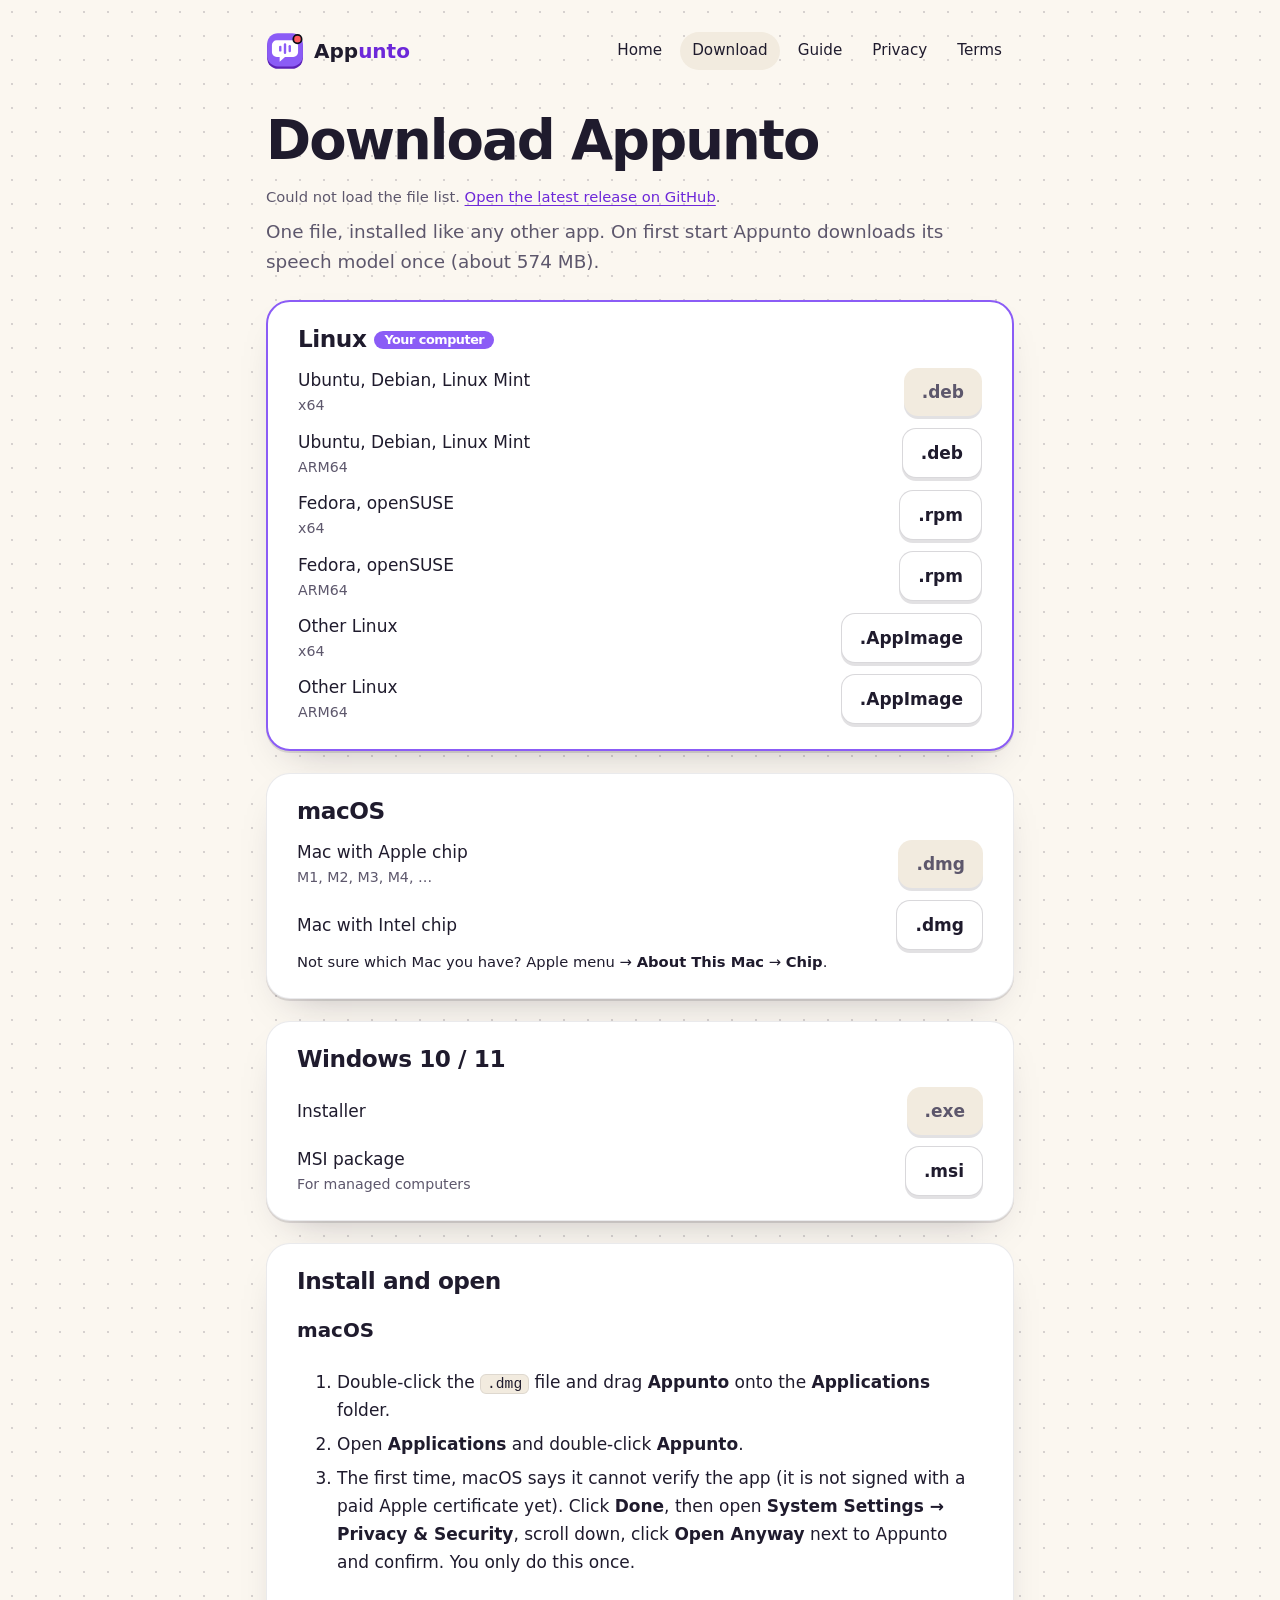
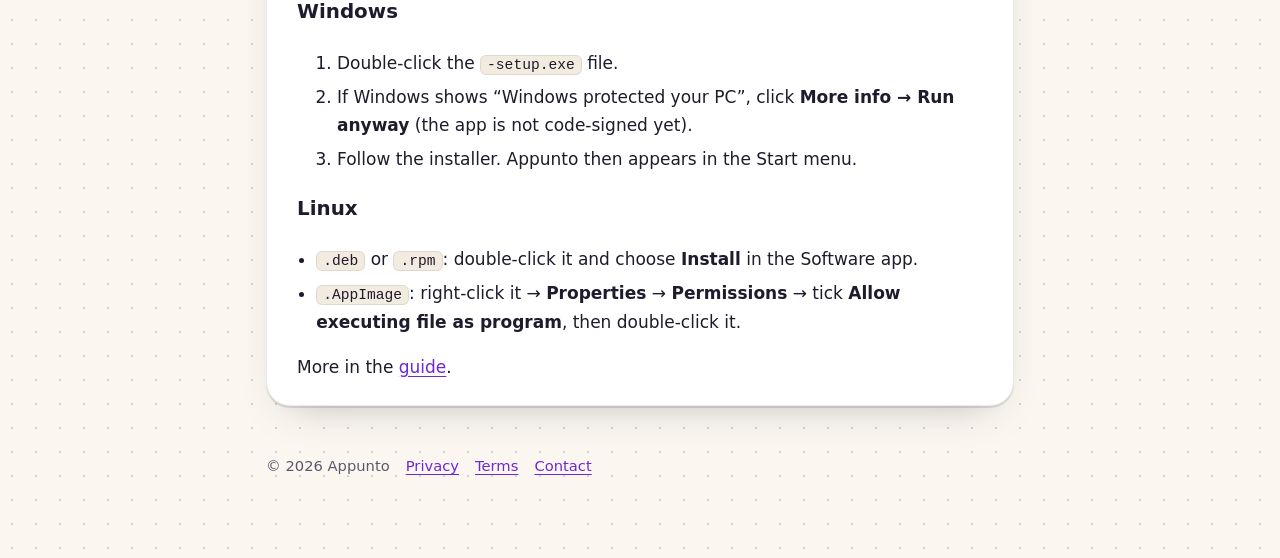
==== download.html @ 8c58326e "Add download page and guide" ====
<!doctype html>
<html lang="en">
  <head>
    <meta charset="utf-8" />
    <meta name="viewport" content="width=device-width, initial-scale=1" />
    <title>Download · Appunto</title>
    <meta name="description" content="Download Appunto for macOS, Windows and Linux." />
    <link rel="icon" href="logo.svg" type="image/svg+xml" />
    <link rel="stylesheet" href="style.css" />
  </head>
  <body>
    <div class="wrap">
      <header class="top">
        <a class="brand" href="./"><img class="mark" src="logo.svg" alt="" width="38" height="38" /><span>App<b>unto</b></span></a>
        <nav class="links" aria-label="Site">
          <a href="./">Home</a>
          <a href="download.html" aria-current="page">Download</a>
          <a href="guide.html">Guide</a>
          <a href="privacy.html">Privacy</a>
          <a href="terms.html">Terms</a>
        </nav>
      </header>

      <main>
        <h1>Download Appunto</h1>
        <p class="meta" id="release-status" role="status">Looking for the latest version…</p>
        <p class="lead">One file, installed like any other app. On first start Appunto downloads its speech model once (about 574 MB).</p>
        <noscript>
          <p class="lead">Open the <a href="https://github.com/bydamiano/appunto-site/releases/latest">latest release</a> and download the file for your computer under <strong>Assets</strong>.</p>
        </noscript>

        <section class="card" data-os="mac">
          <h2>macOS</h2>
          <ul class="dl-list">
            <li><span class="what">Mac with Apple chip<small>M1, M2, M3, M4, …</small></span><a class="btn" data-asset="mac-arm" aria-disabled="true">.dmg</a></li>
            <li><span class="what">Mac with Intel chip</span><a class="btn ghost" data-asset="mac-intel" aria-disabled="true">.dmg</a></li>
          </ul>
          <p class="meta">Not sure which Mac you have? Apple menu → <strong>About This Mac</strong> → <strong>Chip</strong>.</p>
        </section>

        <section class="card" data-os="windows">
          <h2>Windows 10 / 11</h2>
          <ul class="dl-list">
            <li><span class="what">Installer</span><a class="btn" data-asset="win-exe" aria-disabled="true">.exe</a></li>
            <li><span class="what">MSI package<small>For managed computers</small></span><a class="btn ghost" data-asset="win-msi" aria-disabled="true">.msi</a></li>
          </ul>
        </section>

        <section class="card" data-os="linux">
          <h2>Linux</h2>
          <ul class="dl-list">
            <li><span class="what">Ubuntu, Debian, Linux Mint<small>x64</small></span><a class="btn" data-asset="deb-x64" aria-disabled="true">.deb</a></li>
            <li><span class="what">Ubuntu, Debian, Linux Mint<small>ARM64</small></span><a class="btn ghost" data-asset="deb-arm" aria-disabled="true">.deb</a></li>
            <li><span class="what">Fedora, openSUSE<small>x64</small></span><a class="btn ghost" data-asset="rpm-x64" aria-disabled="true">.rpm</a></li>
            <li><span class="what">Fedora, openSUSE<small>ARM64</small></span><a class="btn ghost" data-asset="rpm-arm" aria-disabled="true">.rpm</a></li>
            <li><span class="what">Other Linux<small>x64</small></span><a class="btn ghost" data-asset="appimage-x64" aria-disabled="true">.AppImage</a></li>
            <li><span class="what">Other Linux<small>ARM64</small></span><a class="btn ghost" data-asset="appimage-arm" aria-disabled="true">.AppImage</a></li>
          </ul>
        </section>

        <section class="card">
          <h2>Install and open</h2>
          <h3>macOS</h3>
          <ol>
            <li>Double-click the <code>.dmg</code> file and drag <strong>Appunto</strong> onto the <strong>Applications</strong> folder.</li>
            <li>Open <strong>Applications</strong> and double-click <strong>Appunto</strong>.</li>
            <li>The first time, macOS says it cannot verify the app (it is not signed with a paid Apple certificate yet). Click <strong>Done</strong>, then open <strong>System Settings → Privacy &amp; Security</strong>, scroll down, click <strong>Open Anyway</strong> next to Appunto and confirm. You only do this once.</li>
          </ol>
          <h3>Windows</h3>
          <ol>
            <li>Double-click the <code>-setup.exe</code> file.</li>
            <li>If Windows shows “Windows protected your PC”, click <strong>More info → Run anyway</strong> (the app is not code-signed yet).</li>
            <li>Follow the installer. Appunto then appears in the Start menu.</li>
          </ol>
          <h3>Linux</h3>
          <ul>
            <li><code>.deb</code> or <code>.rpm</code>: double-click it and choose <strong>Install</strong> in the Software app.</li>
            <li><code>.AppImage</code>: right-click it → <strong>Properties</strong> → <strong>Permissions</strong> → tick <strong>Allow executing file as program</strong>, then double-click it.</li>
          </ul>
          <p>More in the <a href="guide.html#first-start">guide</a>.</p>
        </section>
      </main>

      <footer>
        <span>© 2026 Appunto</span>
        <a href="privacy.html">Privacy</a>
        <a href="terms.html">Terms</a>
        <a href="mailto:bydamiano07@gmail.com">Contact</a>
      </footer>
    </div>

    <script>
      (function () {
        const RELEASES = 'https://github.com/bydamiano/appunto-site/releases/latest';
        const API = 'https://api.github.com/repos/bydamiano/appunto-site/releases/latest';
        // Tauri bundle names, e.g. Appunto_0.2.0_aarch64.dmg, Appunto-0.2.0-1.x86_64.rpm.
        const MATCHERS = {
          'mac-arm': /_aarch64\.dmg$/,
          'mac-intel': /_x64\.dmg$/,
          'win-exe': /_x64-setup\.exe$/,
          'win-msi': /_x64_en-US\.msi$/,
          'deb-x64': /_amd64\.deb$/,
          'deb-arm': /_arm64\.deb$/,
          'rpm-x64': /\.x86_64\.rpm$/,
          'rpm-arm': /\.aarch64\.rpm$/,
          'appimage-x64': /_amd64\.AppImage$/,
          'appimage-arm': /_aarch64\.AppImage$/,
        };
        const status = document.getElementById('release-status');

        // Highlight the visitor's system.
        const ua = navigator.userAgent;
        const os = /Mac/i.test(ua) ? 'mac' : /Win/i.test(ua) ? 'windows' : /Linux|X11/i.test(ua) ? 'linux' : null;
        const mine = os && document.querySelector('[data-os="' + os + '"]');
        if (mine) {
          mine.classList.add('recommended');
          const tag = document.createElement('span');
          tag.className = 'tag';
          tag.textContent = 'Your computer';
          mine.querySelector('h2').append(tag);
          mine.parentNode.insertBefore(mine, document.querySelector('[data-os]'));
        }

        function fallback() {
          status.textContent = 'Could not load the file list. ';
          const a = document.createElement('a');
          a.href = RELEASES;
          a.textContent = 'Open the latest release on GitHub';
          status.append(a, '.');
        }

        fetch(API, { headers: { Accept: 'application/vnd.github+json' } })
          .then((r) => (r.ok ? r.json() : Promise.reject(new Error('HTTP ' + r.status))))
          .then((release) => {
            const assets = Array.isArray(release.assets) ? release.assets : [];
            let found = 0;
            for (const [key, re] of Object.entries(MATCHERS)) {
              const asset = assets.find((a) => typeof a.name === 'string' && re.test(a.name));
              const url = asset && String(asset.browser_download_url || '');
              if (!url.startsWith('https://github.com/')) continue;
              const link = document.querySelector('[data-asset="' + key + '"]');
              link.href = url;
              link.removeAttribute('aria-disabled');
              link.textContent = link.textContent + ' · ' + Math.round(asset.size / 1e6) + ' MB';
              found++;
            }
            if (!found) return fallback();
            const date = new Date(release.published_at).toLocaleDateString('en-GB', { day: 'numeric', month: 'long', year: 'numeric' });
            status.textContent = 'Version ' + String(release.tag_name || '').replace(/^v/, '') + ' · ' + date;
          })
          .catch(fallback);
      })();
    </script>
  </body>
</html>
---- style.css ----
/* Brand colors from the Appunto logo. */
:root {
  color-scheme: light dark;
  --bg: #fbf7f0; --elev: #ffffff; --sunk: #f2ebdf;
  --ink: #1f1b2d; --ink-2: #5d576c;
  --line: rgb(31 27 45 / 0.09); --line-strong: rgb(31 27 45 / 0.17); --edge: rgb(31 27 45 / 0.13);
  --accent: #8b5cf6; --accent-edge: #5b21b6; --accent-text: #6d28d9;
  --sun: #ffc23d; --mint: #22b893; --sky: #3b9eff; --grape: #8f6bff;
  --shadow: 0 2px 0 var(--edge), 0 18px 40px -24px rgb(31 27 45 / 0.35);
}
@media (prefers-color-scheme: dark) {
  :root {
    --bg: #16131c; --elev: #211c2a; --sunk: #0f0d14;
    --ink: #f6f2fc; --ink-2: #b9b1c9;
    --line: rgb(246 242 252 / 0.08); --line-strong: rgb(246 242 252 / 0.16); --edge: rgb(0 0 0 / 0.5);
    --accent: #9f7aea; --accent-edge: #5b21b6; --accent-text: #c4b5fd;
    --sun: #ffcf5c; --mint: #4fd6b0; --sky: #6bb6ff; --grape: #a98dff;
    --shadow: 0 2px 0 rgb(0 0 0 / 0.5), 0 18px 40px -20px rgb(0 0 0 / 0.7);
  }
}
* { box-sizing: border-box; }
body {
  margin: 0;
  font: 17px/1.65 'Geist', ui-sans-serif, system-ui, -apple-system, 'Segoe UI', sans-serif;
  color: var(--ink);
  background-color: var(--bg);
  background-image: radial-gradient(var(--line-strong) 1.2px, transparent 1.2px);
  background-size: 24px 24px;
}
.wrap { max-width: 780px; margin: 0 auto; padding: 32px 16px 80px; }
header.top { display: flex; align-items: center; justify-content: space-between; gap: 16px; flex-wrap: wrap; margin-bottom: 40px; }
.brand { display: flex; align-items: center; gap: 10px; text-decoration: none; color: var(--ink); font-family: 'Bricolage Grotesque', ui-sans-serif, system-ui, sans-serif; font-weight: 800; font-size: 1.25rem; }
.brand b { color: var(--accent-text); }
.mark { width: 38px; height: 38px; display: block; }
nav.links { display: flex; gap: 6px; flex-wrap: wrap; }
nav.links a { text-decoration: none; color: var(--ink); padding: 6px 12px; border-radius: 999px; font-size: 0.95rem; }
nav.links a:hover, nav.links a[aria-current="page"] { background: var(--sunk); }
h1, h2 { font-family: 'Bricolage Grotesque', ui-sans-serif, system-ui, sans-serif; letter-spacing: -0.02em; line-height: 1.15; text-wrap: balance; }
h1 { font-size: clamp(2.2rem, 7vw, 3.4rem); font-weight: 800; margin: 0 0 12px; letter-spacing: -0.035em; }
h2 { font-size: 1.45rem; font-weight: 800; margin: 0 0 10px; }
.lead { font-size: 1.15rem; color: var(--ink-2); margin: 0; max-width: 60ch; }
.meta { color: var(--ink-2); font-size: 0.92rem; margin: 0 0 8px; }
.card { background: var(--elev); border: 1px solid var(--line); border-radius: 24px; box-shadow: var(--shadow); padding: 24px clamp(18px, 4vw, 30px); margin-top: 22px; }
.card p, .card li { color: var(--ink); }
.card p:last-child, .card ul:last-child { margin-bottom: 0; }
ul { padding-left: 1.2rem; }
li { margin-bottom: 6px; }
a { color: var(--accent-text); text-underline-offset: 3px; }
a:focus-visible { outline: 2px solid var(--accent); outline-offset: 2px; border-radius: 4px; }
code { font-family: ui-monospace, SFMono-Regular, Menlo, monospace; font-size: 0.86em; background: var(--sunk); border: 1px solid var(--line); border-radius: 6px; padding: 1px 6px; overflow-wrap: anywhere; }
.grid { display: grid; grid-template-columns: repeat(auto-fit, minmax(210px, 1fr)); gap: 14px; margin-top: 22px; }
.feature { background: var(--elev); border: 1px solid var(--line); border-radius: 20px; box-shadow: var(--shadow); padding: 18px; }
.feature h2 { font-size: 1.1rem; margin-top: 10px; }
.feature p { margin: 0; color: var(--ink-2); font-size: 0.97rem; }
.tile { width: 38px; height: 38px; border-radius: 12px; display: inline-grid; place-items: center; font-size: 1.1rem; box-shadow: 0 2px 0 var(--edge); }
.t-sun { background: var(--sun); } .t-sky { background: var(--sky); } .t-mint { background: var(--mint); } .t-grape { background: var(--grape); }
footer { margin-top: 48px; color: var(--ink-2); font-size: 0.92rem; display: flex; gap: 16px; flex-wrap: wrap; }
/* Download and guide pages. */
.btn { display: inline-flex; align-items: center; gap: 8px; padding: 10px 18px; border-radius: 14px; background: var(--accent); color: #fff; font-weight: 700; text-decoration: none; box-shadow: 0 3px 0 var(--accent-edge); }
.btn:hover { filter: brightness(1.06); }
.btn[aria-disabled="true"] { background: var(--sunk); color: var(--ink-2); box-shadow: 0 3px 0 var(--edge); pointer-events: none; }
.btn.ghost { background: var(--elev); color: var(--ink); border: 1px solid var(--line-strong); box-shadow: 0 3px 0 var(--edge); }
.cta { display: flex; gap: 12px; flex-wrap: wrap; margin-top: 24px; }
.dl-list { list-style: none; padding: 0; margin: 14px 0 0; display: grid; gap: 10px; }
.dl-list li { display: flex; align-items: center; justify-content: space-between; gap: 12px; flex-wrap: wrap; margin: 0; }
.dl-list .what { color: var(--ink); }
.dl-list .what small { display: block; color: var(--ink-2); }
.card.recommended { border: 2px solid var(--accent); }
.card .tag { display: inline-block; margin-left: 8px; padding: 2px 10px; border-radius: 999px; background: var(--accent); color: #fff; font-size: 0.8rem; font-weight: 700; vertical-align: middle; }
.guide h2 { margin-top: 0; }
.guide h3 { font-size: 1.1rem; margin: 18px 0 6px; }
table { width: 100%; border-collapse: collapse; font-size: 0.95rem; display: block; overflow-x: auto; }
th, td { text-align: left; padding: 8px 10px; border-bottom: 1px solid var(--line); vertical-align: top; }
th { color: var(--ink-2); font-weight: 700; }
pre { background: var(--sunk); border: 1px solid var(--line); border-radius: 12px; padding: 12px 14px; overflow-x: auto; font-size: 0.86rem; line-height: 1.5; }
pre code { background: none; border: 0; padding: 0; }
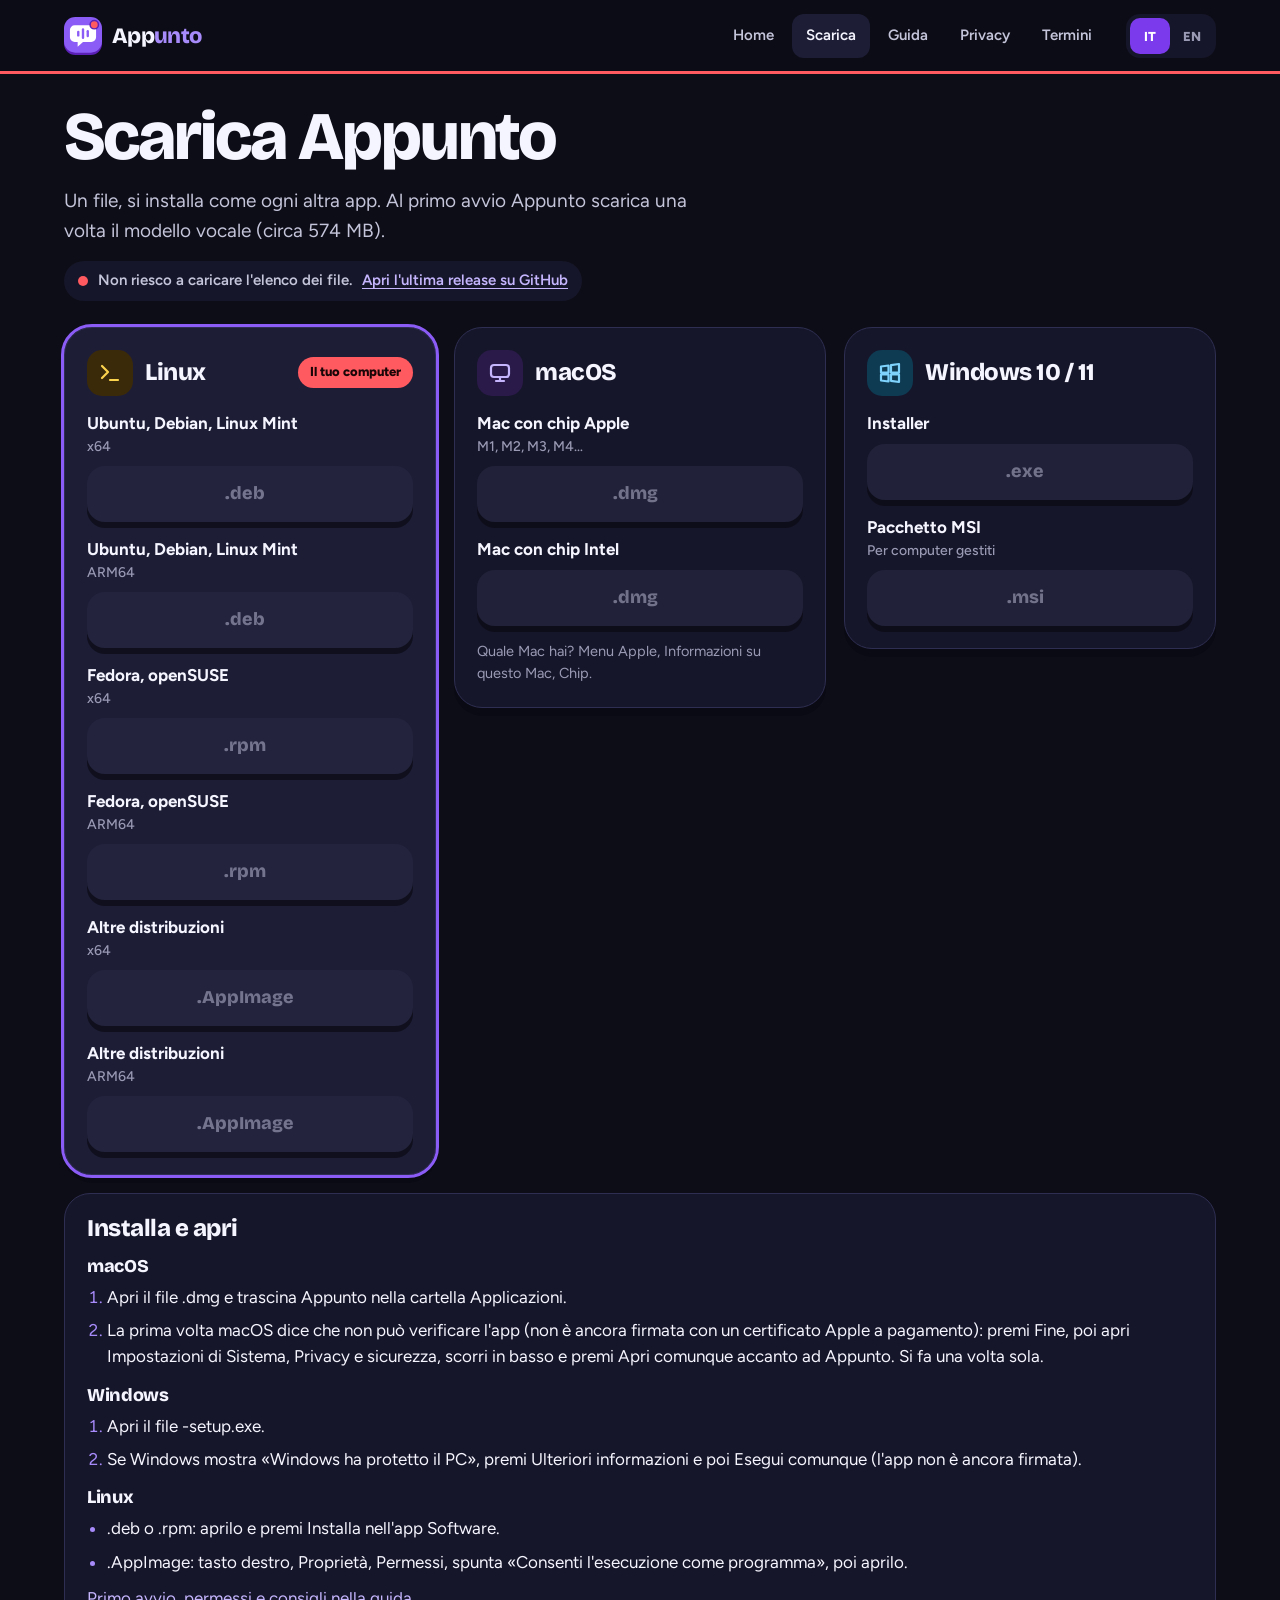
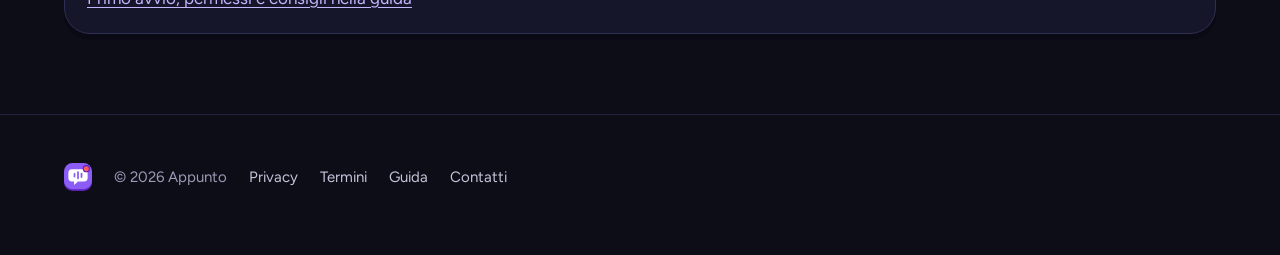
==== commit e147f675: "Redesign the site with a playful, game-style look New home page with scroll animations, a clickable " ====
--- a/download.html
+++ b/download.html
@@ -1,155 +1,138 @@
 <!doctype html>
-<html lang="en">
+<html lang="it" data-i18n-page="dl">
   <head>
     <meta charset="utf-8" />
-    <meta name="viewport" content="width=device-width, initial-scale=1" />
-    <title>Download · Appunto</title>
-    <meta name="description" content="Download Appunto for macOS, Windows and Linux." />
-    <link rel="icon" href="logo.svg" type="image/svg+xml" />
+    <meta name="viewport" content="width=device-width, initial-scale=1, viewport-fit=cover" />
+    <title>Scarica Appunto per Mac, Windows e Linux</title>
+    <meta name="description" content="Scarica Appunto per macOS (Apple e Intel), Windows 10/11 e Linux: un file, si installa come ogni altra app." />
+    <link rel="canonical" href="https://bydamiano.github.io/appunto-site/download.html" />
+    <meta name="robots" content="index, follow" />
+    <meta name="theme-color" content="#0d0d17" />
+    <link rel="icon" href="favicon.ico" sizes="any" />
+    <link rel="icon" href="icon.svg" type="image/svg+xml" />
+    <link rel="apple-touch-icon" href="apple-touch-icon.png" />
+    <link rel="manifest" href="site.webmanifest" />
+    <meta property="og:type" content="website" />
+    <meta property="og:site_name" content="Appunto" />
+    <meta property="og:title" content="Scarica Appunto per Mac, Windows e Linux" />
+    <meta property="og:description" content="Un file, si installa come ogni altra app. Registra le call e le trascrive sul tuo computer." />
+    <meta property="og:url" content="https://bydamiano.github.io/appunto-site/download.html" />
+    <meta property="og:image" content="https://bydamiano.github.io/appunto-site/og.png" />
+    <meta property="og:image:width" content="1200" />
+    <meta property="og:image:height" content="630" />
+    <meta property="og:image:alt" content="L'app Appunto mentre registra una riunione e crea le cose da fare" />
+    <meta property="og:locale" content="it_IT" />
+    <meta property="og:locale:alternate" content="en_US" />
+    <meta name="twitter:card" content="summary_large_image" />
+    <meta name="twitter:title" content="Scarica Appunto per Mac, Windows e Linux" />
+    <meta name="twitter:description" content="Un file, si installa come ogni altra app. Registra le call e le trascrive sul tuo computer." />
+    <meta name="twitter:image" content="https://bydamiano.github.io/appunto-site/og.png" />
+    <link rel="preconnect" href="https://fonts.googleapis.com" />
+    <link rel="preconnect" href="https://fonts.gstatic.com" crossorigin />
+    <link rel="stylesheet" href="https://fonts.googleapis.com/css2?family=Bricolage+Grotesque:opsz,wght@12..96,500..800&family=Figtree:wght@400;500;600;700;800&family=JetBrains+Mono:wght@500;700&display=swap" />
     <link rel="stylesheet" href="style.css" />
+    <script src="site.js" defer></script>
   </head>
   <body>
-    <div class="wrap">
-      <header class="top">
-        <a class="brand" href="./"><img class="mark" src="logo.svg" alt="" width="38" height="38" /><span>App<b>unto</b></span></a>
-        <nav class="links" aria-label="Site">
-          <a href="./">Home</a>
-          <a href="download.html" aria-current="page">Download</a>
-          <a href="guide.html">Guide</a>
-          <a href="privacy.html">Privacy</a>
-          <a href="terms.html">Terms</a>
+    <header class="top">
+      <div class="wrap top-in">
+        <a class="brand" href="./"><img src="logo.svg" alt="" width="38" height="38" /><span>App<span class="unto">unto</span></span></a>
+        <nav class="links" aria-label="Sito">
+          <a href="./" data-i18n="nav.home">Home</a>
+          <a href="download.html" aria-current="page" data-i18n="nav.download">Scarica</a>
+          <a href="guide.html" data-i18n="nav.guide">Guida</a>
+          <a href="privacy.html" data-i18n="nav.privacy">Privacy</a>
+          <a href="terms.html" data-i18n="nav.terms">Termini</a>
         </nav>
-      </header>
+        <div class="top-actions">
+          <div class="lang" role="group" aria-label="Lingua" data-i18n-label="lang.label">
+            <button type="button" data-lang="it" aria-pressed="true">IT</button>
+            <button type="button" data-lang="en" aria-pressed="false">EN</button>
+          </div>
+        </div>
+      </div>
+      <div class="progress" aria-hidden="true"></div>
+    </header>
 
-      <main>
-        <h1>Download Appunto</h1>
-        <p class="meta" id="release-status" role="status">Looking for the latest version…</p>
-        <p class="lead">One file, installed like any other app. On first start Appunto downloads its speech model once (about 574 MB).</p>
-        <noscript>
-          <p class="lead">Open the <a href="https://github.com/bydamiano/appunto-site/releases/latest">latest release</a> and download the file for your computer under <strong>Assets</strong>.</p>
-        </noscript>
+    <main class="wrap page">
+      <h1 data-i18n="dl.h">Scarica Appunto</h1>
+      <p class="lead" data-i18n="dl.lead">Un file, si installa come ogni altra app. Al primo avvio Appunto scarica una volta il modello vocale (circa 574 MB).</p>
+      <p class="status" role="status" data-release-status>Cerco l'ultima versione…</p>
+      <noscript><p class="lead"><a href="https://github.com/bydamiano/appunto-site/releases/latest">GitHub releases</a></p></noscript>
 
-        <section class="card" data-os="mac">
-          <h2>macOS</h2>
+      <div class="os-grid">
+        <section class="os" data-os="mac" aria-labelledby="os-mac">
+          <div class="os-head">
+            <span class="tile grape"><svg viewBox="0 0 24 24" fill="none" stroke="currentColor" stroke-width="2.2" stroke-linecap="round" stroke-linejoin="round" aria-hidden="true"><rect x="3" y="4" width="18" height="12" rx="3" /><path d="M8 20h8M12 16v4" /></svg></span>
+            <h2 id="os-mac">macOS</h2>
+            <span class="you" hidden data-i18n="dl.you">Il tuo computer</span>
+          </div>
           <ul class="dl-list">
-            <li><span class="what">Mac with Apple chip<small>M1, M2, M3, M4, …</small></span><a class="btn" data-asset="mac-arm" aria-disabled="true">.dmg</a></li>
-            <li><span class="what">Mac with Intel chip</span><a class="btn ghost" data-asset="mac-intel" aria-disabled="true">.dmg</a></li>
+            <li><span class="what"><span data-i18n="dl.mac.arm">Mac con chip Apple</span><small data-i18n="dl.mac.arm.s">M1, M2, M3, M4…</small></span><a class="btn btn-primary" data-asset="mac-arm" aria-disabled="true">.dmg <span class="size"></span></a></li>
+            <li><span class="what" data-i18n="dl.mac.intel">Mac con chip Intel</span><a class="btn" data-asset="mac-intel" aria-disabled="true">.dmg <span class="size"></span></a></li>
           </ul>
-          <p class="meta">Not sure which Mac you have? Apple menu → <strong>About This Mac</strong> → <strong>Chip</strong>.</p>
+          <p class="hint" data-i18n="dl.mac.hint">Quale Mac hai? Menu Apple, Informazioni su questo Mac, Chip.</p>
         </section>
 
-        <section class="card" data-os="windows">
-          <h2>Windows 10 / 11</h2>
+        <section class="os" data-os="windows" aria-labelledby="os-win">
+          <div class="os-head">
+            <span class="tile sky"><svg viewBox="0 0 24 24" fill="none" stroke="currentColor" stroke-width="2.2" stroke-linejoin="round" aria-hidden="true"><path d="M3 5.5l7.5-1v7H3zM13 4.2L21 3v8.5h-8zM3 13.5h7.5v7L3 19.5zM13 13.5h8V21l-8-1.2z" /></svg></span>
+            <h2 id="os-win">Windows 10 / 11</h2>
+            <span class="you" hidden data-i18n="dl.you">Il tuo computer</span>
+          </div>
           <ul class="dl-list">
-            <li><span class="what">Installer</span><a class="btn" data-asset="win-exe" aria-disabled="true">.exe</a></li>
-            <li><span class="what">MSI package<small>For managed computers</small></span><a class="btn ghost" data-asset="win-msi" aria-disabled="true">.msi</a></li>
+            <li><span class="what" data-i18n="dl.win.exe">Installer</span><a class="btn btn-primary" data-asset="win-exe" aria-disabled="true">.exe <span class="size"></span></a></li>
+            <li><span class="what"><span data-i18n="dl.win.msi">Pacchetto MSI</span><small data-i18n="dl.win.msi.s">Per computer gestiti</small></span><a class="btn" data-asset="win-msi" aria-disabled="true">.msi <span class="size"></span></a></li>
           </ul>
         </section>
 
-        <section class="card" data-os="linux">
-          <h2>Linux</h2>
+        <section class="os" data-os="linux" aria-labelledby="os-linux">
+          <div class="os-head">
+            <span class="tile amber"><svg viewBox="0 0 24 24" fill="none" stroke="currentColor" stroke-width="2.2" stroke-linecap="round" stroke-linejoin="round" aria-hidden="true"><path d="M4 17l6-6-6-6M12 19h8" /></svg></span>
+            <h2 id="os-linux">Linux</h2>
+            <span class="you" hidden data-i18n="dl.you">Il tuo computer</span>
+          </div>
           <ul class="dl-list">
-            <li><span class="what">Ubuntu, Debian, Linux Mint<small>x64</small></span><a class="btn" data-asset="deb-x64" aria-disabled="true">.deb</a></li>
-            <li><span class="what">Ubuntu, Debian, Linux Mint<small>ARM64</small></span><a class="btn ghost" data-asset="deb-arm" aria-disabled="true">.deb</a></li>
-            <li><span class="what">Fedora, openSUSE<small>x64</small></span><a class="btn ghost" data-asset="rpm-x64" aria-disabled="true">.rpm</a></li>
-            <li><span class="what">Fedora, openSUSE<small>ARM64</small></span><a class="btn ghost" data-asset="rpm-arm" aria-disabled="true">.rpm</a></li>
-            <li><span class="what">Other Linux<small>x64</small></span><a class="btn ghost" data-asset="appimage-x64" aria-disabled="true">.AppImage</a></li>
-            <li><span class="what">Other Linux<small>ARM64</small></span><a class="btn ghost" data-asset="appimage-arm" aria-disabled="true">.AppImage</a></li>
+            <li><span class="what"><span data-i18n="dl.deb">Ubuntu, Debian, Linux Mint</span><small>x64</small></span><a class="btn btn-primary" data-asset="deb-x64" aria-disabled="true">.deb <span class="size"></span></a></li>
+            <li><span class="what"><span data-i18n="dl.deb">Ubuntu, Debian, Linux Mint</span><small>ARM64</small></span><a class="btn" data-asset="deb-arm" aria-disabled="true">.deb <span class="size"></span></a></li>
+            <li><span class="what"><span data-i18n="dl.rpm">Fedora, openSUSE</span><small>x64</small></span><a class="btn" data-asset="rpm-x64" aria-disabled="true">.rpm <span class="size"></span></a></li>
+            <li><span class="what"><span data-i18n="dl.rpm">Fedora, openSUSE</span><small>ARM64</small></span><a class="btn" data-asset="rpm-arm" aria-disabled="true">.rpm <span class="size"></span></a></li>
+            <li><span class="what"><span data-i18n="dl.appimage">Altre distribuzioni</span><small>x64</small></span><a class="btn" data-asset="appimage-x64" aria-disabled="true">.AppImage <span class="size"></span></a></li>
+            <li><span class="what"><span data-i18n="dl.appimage">Altre distribuzioni</span><small>ARM64</small></span><a class="btn" data-asset="appimage-arm" aria-disabled="true">.AppImage <span class="size"></span></a></li>
           </ul>
         </section>
+      </div>
 
-        <section class="card">
-          <h2>Install and open</h2>
-          <h3>macOS</h3>
-          <ol>
-            <li>Double-click the <code>.dmg</code> file and drag <strong>Appunto</strong> onto the <strong>Applications</strong> folder.</li>
-            <li>Open <strong>Applications</strong> and double-click <strong>Appunto</strong>.</li>
-            <li>The first time, macOS says it cannot verify the app (it is not signed with a paid Apple certificate yet). Click <strong>Done</strong>, then open <strong>System Settings → Privacy &amp; Security</strong>, scroll down, click <strong>Open Anyway</strong> next to Appunto and confirm. You only do this once.</li>
-          </ol>
-          <h3>Windows</h3>
-          <ol>
-            <li>Double-click the <code>-setup.exe</code> file.</li>
-            <li>If Windows shows “Windows protected your PC”, click <strong>More info → Run anyway</strong> (the app is not code-signed yet).</li>
-            <li>Follow the installer. Appunto then appears in the Start menu.</li>
-          </ol>
-          <h3>Linux</h3>
-          <ul>
-            <li><code>.deb</code> or <code>.rpm</code>: double-click it and choose <strong>Install</strong> in the Software app.</li>
-            <li><code>.AppImage</code>: right-click it → <strong>Properties</strong> → <strong>Permissions</strong> → tick <strong>Allow executing file as program</strong>, then double-click it.</li>
-          </ul>
-          <p>More in the <a href="guide.html#first-start">guide</a>.</p>
-        </section>
-      </main>
+      <section class="card" aria-labelledby="install-h">
+        <h2 id="install-h" data-i18n="dl.install.h">Installa e apri</h2>
+        <h3>macOS</h3>
+        <ol>
+          <li data-i18n="dl.i.mac.1">Apri il file .dmg e trascina Appunto nella cartella Applicazioni.</li>
+          <li data-i18n="dl.i.mac.2">La prima volta macOS dice che non può verificare l'app (non è ancora firmata con un certificato Apple a pagamento): premi Fine, poi apri Impostazioni di Sistema, Privacy e sicurezza, scorri in basso e premi Apri comunque accanto ad Appunto. Si fa una volta sola.</li>
+        </ol>
+        <h3>Windows</h3>
+        <ol>
+          <li data-i18n="dl.i.win.1">Apri il file -setup.exe.</li>
+          <li data-i18n="dl.i.win.2">Se Windows mostra «Windows ha protetto il PC», premi Ulteriori informazioni e poi Esegui comunque (l'app non è ancora firmata).</li>
+        </ol>
+        <h3>Linux</h3>
+        <ul>
+          <li data-i18n="dl.i.linux.1">.deb o .rpm: aprilo e premi Installa nell'app Software.</li>
+          <li data-i18n="dl.i.linux.2">.AppImage: tasto destro, Proprietà, Permessi, spunta «Consenti l'esecuzione come programma», poi aprilo.</li>
+        </ul>
+        <p><a href="guide.html#first-start" data-i18n="dl.guide">Primo avvio, permessi e consigli nella guida</a></p>
+      </section>
+    </main>
 
-      <footer>
+    <footer>
+      <div class="wrap">
+        <img src="logo.svg" alt="" width="28" height="28" />
         <span>© 2026 Appunto</span>
-        <a href="privacy.html">Privacy</a>
-        <a href="terms.html">Terms</a>
-        <a href="mailto:bydamiano07@gmail.com">Contact</a>
-      </footer>
-    </div>
-
-    <script>
-      (function () {
-        const RELEASES = 'https://github.com/bydamiano/appunto-site/releases/latest';
-        const API = 'https://api.github.com/repos/bydamiano/appunto-site/releases/latest';
-        // Tauri bundle names, e.g. Appunto_0.2.0_aarch64.dmg, Appunto-0.2.0-1.x86_64.rpm.
-        const MATCHERS = {
-          'mac-arm': /_aarch64\.dmg$/,
-          'mac-intel': /_x64\.dmg$/,
-          'win-exe': /_x64-setup\.exe$/,
-          'win-msi': /_x64_en-US\.msi$/,
-          'deb-x64': /_amd64\.deb$/,
-          'deb-arm': /_arm64\.deb$/,
-          'rpm-x64': /\.x86_64\.rpm$/,
-          'rpm-arm': /\.aarch64\.rpm$/,
-          'appimage-x64': /_amd64\.AppImage$/,
-          'appimage-arm': /_aarch64\.AppImage$/,
-        };
-        const status = document.getElementById('release-status');
-
-        // Highlight the visitor's system.
-        const ua = navigator.userAgent;
-        const os = /Mac/i.test(ua) ? 'mac' : /Win/i.test(ua) ? 'windows' : /Linux|X11/i.test(ua) ? 'linux' : null;
-        const mine = os && document.querySelector('[data-os="' + os + '"]');
-        if (mine) {
-          mine.classList.add('recommended');
-          const tag = document.createElement('span');
-          tag.className = 'tag';
-          tag.textContent = 'Your computer';
-          mine.querySelector('h2').append(tag);
-          mine.parentNode.insertBefore(mine, document.querySelector('[data-os]'));
-        }
-
-        function fallback() {
-          status.textContent = 'Could not load the file list. ';
-          const a = document.createElement('a');
-          a.href = RELEASES;
-          a.textContent = 'Open the latest release on GitHub';
-          status.append(a, '.');
-        }
-
-        fetch(API, { headers: { Accept: 'application/vnd.github+json' } })
-          .then((r) => (r.ok ? r.json() : Promise.reject(new Error('HTTP ' + r.status))))
-          .then((release) => {
-            const assets = Array.isArray(release.assets) ? release.assets : [];
-            let found = 0;
-            for (const [key, re] of Object.entries(MATCHERS)) {
-              const asset = assets.find((a) => typeof a.name === 'string' && re.test(a.name));
-              const url = asset && String(asset.browser_download_url || '');
-              if (!url.startsWith('https://github.com/')) continue;
-              const link = document.querySelector('[data-asset="' + key + '"]');
-              link.href = url;
-              link.removeAttribute('aria-disabled');
-              link.textContent = link.textContent + ' · ' + Math.round(asset.size / 1e6) + ' MB';
-              found++;
-            }
-            if (!found) return fallback();
-            const date = new Date(release.published_at).toLocaleDateString('en-GB', { day: 'numeric', month: 'long', year: 'numeric' });
-            status.textContent = 'Version ' + String(release.tag_name || '').replace(/^v/, '') + ' · ' + date;
-          })
-          .catch(fallback);
-      })();
-    </script>
+        <a href="privacy.html" data-i18n="nav.privacy">Privacy</a>
+        <a href="terms.html" data-i18n="nav.terms">Termini</a>
+        <a href="guide.html" data-i18n="nav.guide">Guida</a>
+        <a href="mailto:bydamiano07@gmail.com" data-i18n="foot.contact">Contatti</a>
+      </div>
+    </footer>
   </body>
 </html>
--- a/style.css
+++ b/style.css
@@ -1,76 +1,415 @@
-/* Brand colors from the Appunto logo. */
+/* Appunto site: the app's own tokens (src/styles.scss) and primitives. */
 :root {
-  color-scheme: light dark;
-  --bg: #fbf7f0; --elev: #ffffff; --sunk: #f2ebdf;
-  --ink: #1f1b2d; --ink-2: #5d576c;
-  --line: rgb(31 27 45 / 0.09); --line-strong: rgb(31 27 45 / 0.17); --edge: rgb(31 27 45 / 0.13);
-  --accent: #8b5cf6; --accent-edge: #5b21b6; --accent-text: #6d28d9;
-  --sun: #ffc23d; --mint: #22b893; --sky: #3b9eff; --grape: #8f6bff;
-  --shadow: 0 2px 0 var(--edge), 0 18px 40px -24px rgb(31 27 45 / 0.35);
-}
-@media (prefers-color-scheme: dark) {
-  :root {
-    --bg: #16131c; --elev: #211c2a; --sunk: #0f0d14;
-    --ink: #f6f2fc; --ink-2: #b9b1c9;
-    --line: rgb(246 242 252 / 0.08); --line-strong: rgb(246 242 252 / 0.16); --edge: rgb(0 0 0 / 0.5);
-    --accent: #9f7aea; --accent-edge: #5b21b6; --accent-text: #c4b5fd;
-    --sun: #ffcf5c; --mint: #4fd6b0; --sky: #6bb6ff; --grape: #a98dff;
-    --shadow: 0 2px 0 rgb(0 0 0 / 0.5), 0 18px 40px -20px rgb(0 0 0 / 0.7);
-  }
-}
-* { box-sizing: border-box; }
+  color-scheme: dark;
+  --bg: #0d0d17;
+  --sidebar: #12121f;
+  --card: #16162a;
+  --raised: #1d1d36;
+  --chip: #262640;
+  --chip-grape: #2a1a4a;
+  --border: #2e2e52;
+  --border-strong: #4a4a78;
+  --text: #f5f5ff;
+  --text-soft: #c4c4da;
+  --text-muted: #9a9ab5;
+  --grape: #8b5cf6;
+  --grape-fill: #7c3aed;
+  --grape-deep: #4c1d95;
+  --coral: #ff5a5f;
+  --coral-deep: #b3262b;
+  --coral-ink: #1a0507;
+  --mint: #4ade80;
+  --mint-ink: #0d2416;
+  --amber: #f5b942;
+  --sky-tile: #0e3a52;
+  --accent: #a78bfa;
+  --focus: #c4b5fd;
+  --shade: #0a0a14;
+  --display: 'Bricolage Grotesque', ui-sans-serif, system-ui, -apple-system, 'Segoe UI', sans-serif;
+  --font: 'Figtree', ui-sans-serif, system-ui, -apple-system, 'Segoe UI', sans-serif;
+  --mono: 'JetBrains Mono', ui-monospace, SFMono-Regular, Menlo, monospace;
+  --gutter: clamp(20px, 5vw, 64px);
+  --bounce: cubic-bezier(.3, 1.6, .5, 1);
+}
+
+*, *::before, *::after { box-sizing: border-box; }
+html { scroll-behavior: smooth; -webkit-text-size-adjust: 100%; scroll-padding-top: 96px; }
 body {
   margin: 0;
-  font: 17px/1.65 'Geist', ui-sans-serif, system-ui, -apple-system, 'Segoe UI', sans-serif;
-  color: var(--ink);
-  background-color: var(--bg);
-  background-image: radial-gradient(var(--line-strong) 1.2px, transparent 1.2px);
-  background-size: 24px 24px;
-}
-.wrap { max-width: 780px; margin: 0 auto; padding: 32px 16px 80px; }
-header.top { display: flex; align-items: center; justify-content: space-between; gap: 16px; flex-wrap: wrap; margin-bottom: 40px; }
-.brand { display: flex; align-items: center; gap: 10px; text-decoration: none; color: var(--ink); font-family: 'Bricolage Grotesque', ui-sans-serif, system-ui, sans-serif; font-weight: 800; font-size: 1.25rem; }
-.brand b { color: var(--accent-text); }
-.mark { width: 38px; height: 38px; display: block; }
-nav.links { display: flex; gap: 6px; flex-wrap: wrap; }
-nav.links a { text-decoration: none; color: var(--ink); padding: 6px 12px; border-radius: 999px; font-size: 0.95rem; }
-nav.links a:hover, nav.links a[aria-current="page"] { background: var(--sunk); }
-h1, h2 { font-family: 'Bricolage Grotesque', ui-sans-serif, system-ui, sans-serif; letter-spacing: -0.02em; line-height: 1.15; text-wrap: balance; }
-h1 { font-size: clamp(2.2rem, 7vw, 3.4rem); font-weight: 800; margin: 0 0 12px; letter-spacing: -0.035em; }
-h2 { font-size: 1.45rem; font-weight: 800; margin: 0 0 10px; }
-.lead { font-size: 1.15rem; color: var(--ink-2); margin: 0; max-width: 60ch; }
-.meta { color: var(--ink-2); font-size: 0.92rem; margin: 0 0 8px; }
-.card { background: var(--elev); border: 1px solid var(--line); border-radius: 24px; box-shadow: var(--shadow); padding: 24px clamp(18px, 4vw, 30px); margin-top: 22px; }
-.card p, .card li { color: var(--ink); }
-.card p:last-child, .card ul:last-child { margin-bottom: 0; }
-ul { padding-left: 1.2rem; }
-li { margin-bottom: 6px; }
-a { color: var(--accent-text); text-underline-offset: 3px; }
-a:focus-visible { outline: 2px solid var(--accent); outline-offset: 2px; border-radius: 4px; }
-code { font-family: ui-monospace, SFMono-Regular, Menlo, monospace; font-size: 0.86em; background: var(--sunk); border: 1px solid var(--line); border-radius: 6px; padding: 1px 6px; overflow-wrap: anywhere; }
-.grid { display: grid; grid-template-columns: repeat(auto-fit, minmax(210px, 1fr)); gap: 14px; margin-top: 22px; }
-.feature { background: var(--elev); border: 1px solid var(--line); border-radius: 20px; box-shadow: var(--shadow); padding: 18px; }
-.feature h2 { font-size: 1.1rem; margin-top: 10px; }
-.feature p { margin: 0; color: var(--ink-2); font-size: 0.97rem; }
-.tile { width: 38px; height: 38px; border-radius: 12px; display: inline-grid; place-items: center; font-size: 1.1rem; box-shadow: 0 2px 0 var(--edge); }
-.t-sun { background: var(--sun); } .t-sky { background: var(--sky); } .t-mint { background: var(--mint); } .t-grape { background: var(--grape); }
-footer { margin-top: 48px; color: var(--ink-2); font-size: 0.92rem; display: flex; gap: 16px; flex-wrap: wrap; }
-/* Download and guide pages. */
-.btn { display: inline-flex; align-items: center; gap: 8px; padding: 10px 18px; border-radius: 14px; background: var(--accent); color: #fff; font-weight: 700; text-decoration: none; box-shadow: 0 3px 0 var(--accent-edge); }
-.btn:hover { filter: brightness(1.06); }
-.btn[aria-disabled="true"] { background: var(--sunk); color: var(--ink-2); box-shadow: 0 3px 0 var(--edge); pointer-events: none; }
-.btn.ghost { background: var(--elev); color: var(--ink); border: 1px solid var(--line-strong); box-shadow: 0 3px 0 var(--edge); }
-.cta { display: flex; gap: 12px; flex-wrap: wrap; margin-top: 24px; }
-.dl-list { list-style: none; padding: 0; margin: 14px 0 0; display: grid; gap: 10px; }
-.dl-list li { display: flex; align-items: center; justify-content: space-between; gap: 12px; flex-wrap: wrap; margin: 0; }
-.dl-list .what { color: var(--ink); }
-.dl-list .what small { display: block; color: var(--ink-2); }
-.card.recommended { border: 2px solid var(--accent); }
-.card .tag { display: inline-block; margin-left: 8px; padding: 2px 10px; border-radius: 999px; background: var(--accent); color: #fff; font-size: 0.8rem; font-weight: 700; vertical-align: middle; }
-.guide h2 { margin-top: 0; }
-.guide h3 { font-size: 1.1rem; margin: 18px 0 6px; }
-table { width: 100%; border-collapse: collapse; font-size: 0.95rem; display: block; overflow-x: auto; }
-th, td { text-align: left; padding: 8px 10px; border-bottom: 1px solid var(--line); vertical-align: top; }
-th { color: var(--ink-2); font-weight: 700; }
-pre { background: var(--sunk); border: 1px solid var(--line); border-radius: 12px; padding: 12px 14px; overflow-x: auto; font-size: 0.86rem; line-height: 1.5; }
-pre code { background: none; border: 0; padding: 0; }
+  background: var(--bg);
+  color: var(--text);
+  font: 17px/1.55 var(--font);
+  -webkit-font-smoothing: antialiased;
+  overflow-x: clip;
+}
+img, svg { display: block; max-width: 100%; }
+a { color: var(--focus); text-underline-offset: 3px; }
+a:hover { color: #ede9fe; }
+:focus-visible { outline: 3px solid var(--focus); outline-offset: 3px; border-radius: 8px; }
+h1, h2, h3 { margin: 0; font-family: var(--display); font-optical-sizing: auto; font-weight: 800; letter-spacing: -0.02em; line-height: 1.05; text-wrap: balance; }
+p { margin: 0; }
+code { font-family: var(--mono); font-size: 0.86em; background: var(--chip); border-radius: 8px; padding: 2px 7px; overflow-wrap: anywhere; }
+pre { background: var(--sidebar); border-radius: 16px; padding: 14px 16px; overflow-x: auto; font-size: 0.86rem; line-height: 1.55; }
+pre code { background: none; padding: 0; }
+.wrap { width: 100%; max-width: 1296px; margin: 0 auto; padding: 0 var(--gutter); }
+.ico { fill: none; stroke: currentColor; stroke-width: 2; stroke-linecap: round; stroke-linejoin: round; }
+
+/* ------------------------------------------------------------ chunky game buttons */
+.btn {
+  --fill: var(--raised); --shade-c: var(--shade); --ink: var(--text);
+  display: inline-flex; align-items: center; justify-content: center; gap: 10px;
+  min-height: 56px; padding: 0 28px; border: 0; border-radius: 18px;
+  background: var(--fill); box-shadow: 0 6px 0 var(--shade-c); color: var(--ink);
+  font: 800 18px/1.1 var(--display); text-decoration: none; white-space: nowrap; cursor: pointer;
+  transition: transform 120ms ease, box-shadow 120ms ease;
+}
+.btn:hover { color: var(--ink); transform: translateY(-2px); box-shadow: 0 8px 0 var(--shade-c); }
+.btn:active { transform: translateY(6px); box-shadow: 0 0 0 var(--shade-c); }
+.btn svg { flex: none; width: 20px; height: 20px; }
+.btn-primary { --fill: var(--grape-fill); --shade-c: var(--grape-deep); --ink: #fff; }
+.btn-coral { --fill: var(--coral); --shade-c: var(--coral-deep); --ink: var(--coral-ink); }
+.btn-ghost { box-shadow: 0 6px 0 var(--shade-c), inset 0 0 0 2px #34345c; }
+.btn-ghost:hover { box-shadow: 0 8px 0 var(--shade-c), inset 0 0 0 2px var(--grape); }
+.btn-ghost:active { box-shadow: 0 0 0 var(--shade-c), inset 0 0 0 2px var(--grape); }
+.btn-sm { min-height: 44px; padding: 0 18px; border-radius: 14px; font-size: 16px; box-shadow: 0 4px 0 var(--shade-c); }
+.btn-sm:hover { box-shadow: 0 6px 0 var(--shade-c); }
+.btn-sm:active { transform: translateY(4px); }
+.btn-lg { min-height: 68px; padding: 0 36px; border-radius: 22px; font-size: 21px; }
+.btn[aria-disabled='true'] { --fill: var(--chip); --shade-c: var(--shade); --ink: var(--text-muted); pointer-events: none; opacity: 0.7; }
+
+/* ------------------------------------------------------------ header */
+.top {
+  position: sticky; top: 0; z-index: 50;
+  background: rgb(13 13 23 / 0.8);
+  -webkit-backdrop-filter: blur(14px); backdrop-filter: blur(14px);
+  border-bottom: 1px solid #22223d;
+}
+.progress { display: none; }
+@supports (animation-timeline: scroll()) {
+  .progress {
+    display: block; position: absolute; left: 0; right: 0; bottom: -2px; height: 3px;
+    background: var(--coral); transform-origin: 0 50%;
+    animation: grow linear both; animation-timeline: scroll(root);
+  }
+}
+@keyframes grow { from { transform: scaleX(0); } to { transform: scaleX(1); } }
+.top-in { display: grid; grid-template-columns: 1fr auto; grid-template-areas: 'brand actions' 'links links'; align-items: center; gap: 8px 12px; padding-block: 12px 8px; }
+.top-in .brand { grid-area: brand; }
+.top-in .links { grid-area: links; }
+.top-in .top-actions { grid-area: actions; }
+.brand { display: flex; align-items: center; gap: 10px; color: var(--text); text-decoration: none; font: 800 22px/1 var(--display); letter-spacing: -0.03em; }
+.brand:hover { color: var(--text); }
+.brand .unto { color: var(--accent); }
+.brand img { width: 38px; height: 38px; transition: transform 300ms var(--bounce); }
+.brand:hover img { transform: rotate(-10deg) scale(1.08); }
+.top-actions { display: flex; align-items: center; gap: 8px; }
+.links { display: flex; gap: 4px; overflow-x: auto; scrollbar-width: none; margin-inline: -6px; padding-bottom: 4px; }
+.links::-webkit-scrollbar { display: none; }
+.links a { flex: none; display: inline-flex; align-items: center; min-height: 44px; padding: 0 14px; border-radius: 12px; color: var(--text-soft); text-decoration: none; font-weight: 600; font-size: 15px; }
+.links a:hover, .links a[aria-current='page'] { background: var(--raised); color: var(--text); }
+@media (max-width: 380px) { .top-actions .btn-sm { display: none; } }
+@media (min-width: 900px) {
+  .top-in { grid-template-columns: auto 1fr auto; grid-template-areas: 'brand links actions'; padding-block: 14px; }
+  .links { justify-self: end; margin: 0 8px 0 0; padding: 0; }
+}
+
+/* IT / EN switch, as in the app's top bar. */
+.lang { display: flex; padding: 4px; gap: 2px; border-radius: 14px; background: var(--card); }
+.lang button {
+  min-width: 40px; min-height: 36px; border: 0; border-radius: 10px; background: none;
+  color: var(--text-muted); font: 800 13px/1 var(--font); cursor: pointer;
+}
+.lang button[aria-pressed='true'] { background: var(--grape-fill); color: #fff; }
+
+/* ------------------------------------------------------------ home: shared bits */
+.display { font-family: var(--display); font-optical-sizing: auto; letter-spacing: -0.02em; }
+.mono { font-family: var(--mono); }
+.grape { color: var(--accent); }
+.coral { color: #ff7a7e; }
+.sec { position: relative; padding-block: 96px; }
+.sec.tight { padding-top: 32px; }
+.eyebrow { margin: 0 0 16px; color: var(--accent); font-weight: 700; font-size: 14px; text-transform: uppercase; letter-spacing: 0.14em; }
+.h2 { font-size: clamp(36px, 5vw, 64px); line-height: 1; }
+.sec-sub { margin-top: 20px; max-width: 620px; font-size: 19px; color: var(--text-soft); }
+.pulse { flex: none; width: 10px; height: 10px; border-radius: 50%; background: var(--coral); animation: pulse 1.6s infinite; }
+.float { animation: float 6s ease-in-out infinite; }
+.float.d2 { animation-delay: -2s; animation-duration: 7s; }
+.float.d3 { animation-delay: -4s; animation-duration: 5.5s; }
+.spin-slow { animation: spin 18s linear infinite; }
+.shape { position: absolute; z-index: 0; border-radius: 22px; pointer-events: none; }
+
+/* ------------------------------------------------------------ hero */
+.hero { position: relative; padding-block: 48px 80px; background-image: radial-gradient(#26264a 1.2px, transparent 1.2px); background-size: 28px 28px; }
+.hero-grid { position: relative; z-index: 1; display: grid; gap: 56px; align-items: center; }
+.pill { display: inline-flex; align-items: center; gap: 10px; margin-bottom: 28px; padding: 8px 16px 8px 12px; border-radius: 999px; background: var(--raised); border: 1px solid #34345c; color: #e4e4f0; font-weight: 600; font-size: 15px; }
+.hero h1 { font-size: clamp(48px, 7vw, 96px); line-height: 0.95; }
+.hero h1 > span { display: block; }
+.sticker { display: inline-block !important; margin-top: 10px; padding: 2px 20px 10px; border-radius: 22px; background: var(--coral); color: var(--coral-ink); box-shadow: 0 8px 0 var(--coral-deep); transform: rotate(-2.5deg); animation: wobble 5s ease-in-out infinite; }
+.hero-lead { margin: 32px 0 36px; max-width: 540px; font-size: clamp(18px, 2vw, 20px); color: var(--text-soft); }
+.cta { display: flex; flex-wrap: wrap; gap: 16px; }
+.hero-meta { margin-top: 28px; color: var(--text-muted); font-size: 15px; font-weight: 600; }
+.hero-art { position: relative; min-height: 480px; display: flex; align-items: center; justify-content: center; }
+@media (min-width: 1000px) {
+  .hero { padding-block: 72px 96px; }
+  .hero-grid { grid-template-columns: minmax(0, 1.05fr) minmax(0, 1fr); }
+  .hero-art { min-height: 520px; }
+}
+
+.window { position: relative; width: 100%; max-width: 500px; margin: 0; border-radius: 28px; background: var(--card); border: 1px solid var(--border); box-shadow: 0 10px 0 var(--shade), 0 40px 80px rgb(0 0 0 / 0.55); overflow: hidden; transform: rotate(2deg); }
+.win-bar { display: flex; align-items: center; gap: 8px; padding: 16px 20px; border-bottom: 1px solid #26264a; }
+.win-bar .dot { width: 12px; height: 12px; border-radius: 50%; }
+.win-bar .title { margin-left: 10px; min-width: 0; overflow: hidden; text-overflow: ellipsis; white-space: nowrap; font: 700 15px/1 var(--display); }
+.rec { margin-left: auto; display: inline-flex; align-items: center; gap: 8px; padding: 6px 12px; border-radius: 999px; background: #2a1220; color: #ffb3b5; font: 700 13px/1 var(--mono); white-space: nowrap; }
+.rec .pulse { width: 8px; height: 8px; }
+.wave { display: flex; align-items: center; gap: 5px; height: 84px; margin: 20px 0 8px; padding: 0 24px; }
+.wave i { flex: 1; height: var(--h, 60%); border-radius: 6px; background: var(--grape); animation: eq 1.1s ease-in-out infinite alternate; animation-delay: var(--d, 0s); }
+.wave i:nth-child(3n) { background: var(--accent); }
+.wave i:nth-child(5n) { background: var(--coral); }
+.lines { display: grid; gap: 12px; padding: 12px 20px 24px; }
+.line { display: flex; gap: 12px; align-items: flex-start; padding: 12px 14px; border-radius: 16px; background: var(--raised); }
+.line.waiting { background: transparent; border: 1px dashed #34345c; }
+.avatar { flex: none; width: 36px; height: 36px; border-radius: 12px; display: grid; place-items: center; font-weight: 800; font-size: 14px; color: var(--bg); }
+.who { font-weight: 700; font-size: 14px; }
+.when { margin-left: 6px; color: var(--text-muted); font: 500 12px/1 var(--mono); }
+.said { margin-top: 4px; font-size: 15px; line-height: 1.4; color: #d8d8ea; }
+.tag { display: inline-flex; margin-top: 8px; padding: 4px 10px; border-radius: 8px; font-size: 12px; font-weight: 700; }
+.tag.decision { background: var(--chip-grape); color: var(--focus); }
+.tag.todo { background: #132a1e; color: #bbf7d0; }
+.typing { display: inline-flex; gap: 4px; padding: 6px 0; }
+.typing span { width: 7px; height: 7px; border-radius: 50%; background: var(--text-muted); animation: typing 1.2s infinite; }
+.typing span:nth-child(2) { animation-delay: 0.15s; }
+.typing span:nth-child(3) { animation-delay: 0.3s; }
+.float-chip { position: absolute; z-index: 3; display: inline-flex; align-items: center; gap: 8px; padding: 12px 16px; border-radius: 16px; font-weight: 700; font-size: 15px; white-space: nowrap; }
+.float-chip svg { width: 18px; height: 18px; }
+.float-chip.c1 { left: -8px; top: 34px; background: var(--coral); color: var(--coral-ink); box-shadow: 0 6px 0 var(--coral-deep); }
+.float-chip.c2 { right: -14px; top: 46%; background: #fff; color: #2a0b5e; box-shadow: 0 6px 0 var(--focus); font: 700 14px/1 var(--mono); }
+.float-chip.c3 { left: 6%; bottom: 0; background: var(--raised); border: 2px solid #34345c; box-shadow: 0 6px 0 var(--shade); }
+.float-chip.c3 svg { color: var(--mint); }
+@media (max-width: 720px) {
+  .hero-art { min-height: 440px; }
+  .float-chip { font-size: 13px; padding: 10px 12px; }
+  .float-chip.c1 { left: 0; top: 0; }
+  .float-chip.c2 { right: 0; }
+}
+
+/* ------------------------------------------------------------ marquee */
+.marquee { overflow: hidden; margin: 0 -40px; background: var(--grape-fill); border-block: 4px solid var(--grape-deep); transform: rotate(-1.5deg); }
+.track { display: flex; width: max-content; padding: 18px 0; animation: marquee 28s linear infinite; }
+.track span { display: inline-flex; align-items: center; gap: 48px; padding-right: 48px; color: #fff; font: 800 24px/1 var(--display); white-space: nowrap; }
+.track span::after { content: '✦'; color: #ffd6d7; }
+
+/* ------------------------------------------------------------ how it works: levels */
+.lvl-grid { position: relative; display: grid; gap: 28px; margin: 64px 0 0; padding: 0; list-style: none; }
+.lvl-path { display: none; }
+.level { position: relative; z-index: 1; padding: 32px; border-radius: 28px; background: var(--card); border: 1px solid var(--border); box-shadow: 0 8px 0 var(--shade); transition: transform 250ms var(--bounce); }
+.level:hover { transform: translateY(-8px) rotate(-1deg); }
+.lvl-badge { width: 72px; height: 72px; border-radius: 22px; display: flex; flex-direction: column; align-items: center; justify-content: center; font-family: var(--display); font-weight: 800; line-height: 1; }
+.lvl-badge small { font-size: 11px; letter-spacing: 0.12em; opacity: 0.85; }
+.lvl-badge b { font-size: 30px; }
+.lvl-badge.b1 { background: var(--grape-fill); color: #fff; box-shadow: 0 6px 0 var(--grape-deep); }
+.lvl-badge.b2 { background: var(--coral); color: var(--coral-ink); box-shadow: 0 6px 0 var(--coral-deep); }
+.lvl-badge.b3 { background: #fff; color: #2a0b5e; box-shadow: 0 6px 0 var(--focus); }
+.level h3 { margin: 28px 0 10px; font-size: 28px; }
+.level p { color: var(--text-soft); }
+.lvl-foot { display: flex; align-items: center; gap: 8px; margin-top: 24px; padding-top: 20px; border-top: 1px dashed #34345c; color: var(--text-muted); font-size: 14px; font-weight: 600; }
+.lvl-foot svg { flex: none; width: 18px; height: 18px; color: var(--accent); }
+@media (min-width: 960px) {
+  .lvl-grid { grid-template-columns: repeat(3, minmax(0, 1fr)); }
+  .lvl-path { display: block; position: absolute; left: 12%; right: 12%; top: 52px; height: 4px; background-image: linear-gradient(90deg, #34345c 50%, transparent 50%); background-size: 24px 4px; }
+}
+
+/* ------------------------------------------------------------ to-dos: quest log */
+.split { display: grid; gap: 48px; align-items: center; }
+@media (min-width: 960px) { .split { grid-template-columns: minmax(0, 1fr) minmax(0, 1.05fr); gap: 64px; } }
+.sec-sub.strong { color: var(--text); font-weight: 700; }
+.board { position: relative; padding: 28px; border-radius: 32px; background: var(--card); border: 2px solid var(--border); box-shadow: 0 10px 0 var(--shade), 0 30px 60px rgb(0 0 0 / 0.4); overflow: hidden; }
+.board-head { display: flex; flex-wrap: wrap; align-items: center; justify-content: space-between; gap: 16px; margin-bottom: 16px; }
+.board-title { font: 800 22px/1.2 var(--display); }
+.board-rank { margin-top: 4px; color: var(--text-muted); font-size: 14px; font-weight: 600; }
+.xp { padding: 8px 14px; border-radius: 12px; background: var(--chip-grape); font: 700 15px/1 var(--mono); }
+.xp-track { height: 20px; margin-bottom: 22px; border-radius: 999px; background: var(--bg); border: 2px solid var(--border); overflow: hidden; }
+.xp-fill { width: 0; height: 100%; border-radius: 999px; background: var(--coral) repeating-linear-gradient(-45deg, rgb(255 255 255 / 0.18) 0 10px, transparent 10px 20px); background-size: 28px 28px; animation: stripes 1s linear infinite; transition: width 500ms var(--bounce); }
+.quests { margin: 0; padding: 0; list-style: none; }
+.quest { width: 100%; display: flex; align-items: center; gap: 16px; min-height: 72px; margin-bottom: 12px; padding: 14px 16px; border-radius: 20px; border: 2px solid var(--border); background: var(--raised); color: var(--text); font: inherit; text-align: left; cursor: pointer; box-shadow: 0 4px 0 var(--shade); transition: transform 150ms ease, box-shadow 150ms ease, border-color 150ms ease, background 200ms ease; }
+.quest:hover { border-color: var(--grape); transform: translateY(-2px); box-shadow: 0 6px 0 var(--shade); }
+.quest:active { transform: translateY(4px); box-shadow: 0 0 0 var(--shade); }
+.check { flex: none; width: 34px; height: 34px; border-radius: 11px; border: 3px solid var(--border-strong); display: grid; place-items: center; background: var(--bg); color: transparent; }
+.check svg { width: 20px; height: 20px; stroke-width: 3; }
+.q-text { flex: 1; min-width: 0; display: grid; gap: 4px; }
+.q-title { font-weight: 700; font-size: 17px; }
+.q-meta { color: var(--text-muted); font-size: 13px; font-weight: 500; }
+.xp-tag { flex: none; padding: 6px 10px; border-radius: 10px; background: var(--chip-grape); color: var(--focus); font: 800 13px/1 var(--mono); }
+.quest[aria-pressed='true'] { background: #132a1e; border-color: #2f7a4e; }
+.quest[aria-pressed='true'] .q-title { color: #a7d9b9; text-decoration: line-through; text-decoration-thickness: 2px; }
+.quest[aria-pressed='true'] .check { background: var(--mint); border-color: var(--mint); color: var(--mint-ink); animation: pop 350ms cubic-bezier(.3, 1.8, .5, 1); }
+.quest[aria-pressed='true'] .xp-tag { background: #1e4d33; color: #bbf7d0; }
+.q-hint { margin-top: 8px; text-align: center; color: var(--text-muted); font-size: 15px; font-weight: 600; }
+.levelup { position: relative; margin-top: 8px; padding: 24px; border-radius: 22px; background: var(--chip-grape); border: 2px solid var(--grape); text-align: center; overflow: hidden; animation: pop 450ms cubic-bezier(.3, 1.8, .5, 1); }
+.levelup[hidden] { display: none; }
+.levelup h3 { font-size: 30px; }
+.levelup p { margin: 6px 0 16px; color: #ede9fe; }
+.confetti { position: absolute; top: -12px; width: 10px; height: 16px; border-radius: 3px; animation: fall 1.8s ease-in infinite; }
+
+/* ------------------------------------------------------------ features: bento */
+.bento { display: grid; gap: 20px; margin-top: 64px; }
+.feat { position: relative; padding: 28px; border-radius: 28px; background: var(--card); border: 1px solid var(--border); box-shadow: 0 8px 0 var(--shade); overflow: hidden; transition: transform 250ms var(--bounce), border-color 200ms; }
+.feat:hover { transform: translateY(-6px); border-color: #5b4a9a; }
+.feat h3 { margin-bottom: 10px; font-size: 24px; line-height: 1.15; }
+.feat p { color: var(--text-soft); font-size: 16px; }
+@media (min-width: 640px) { .bento { grid-template-columns: repeat(2, minmax(0, 1fr)); } .feat.wide { grid-column: span 2; } }
+@media (min-width: 960px) {
+  .bento { grid-template-columns: repeat(6, minmax(0, 1fr)); }
+  .feat { grid-column: span 2; }
+  .feat.wide { grid-column: span 4; }
+  .feat.half { grid-column: span 3; }
+}
+.feat-ico { width: 52px; height: 52px; margin-bottom: 20px; border-radius: 16px; display: grid; place-items: center; }
+.feat-ico svg { width: 26px; height: 26px; }
+.feat-ico.grape { background: var(--chip-grape); color: var(--focus); }
+.feat-ico.coral { background: #3a1418; color: #ffb3b5; }
+.feat-ico.mint { background: #132a1e; color: #bbf7d0; }
+.kicker { display: inline-block; margin-left: 8px; padding: 3px 8px; border-radius: 8px; background: var(--raised); color: var(--text-muted); font: 700 12px/1.3 var(--font); letter-spacing: 0; vertical-align: middle; }
+.chat { display: flex; flex-direction: column; gap: 12px; margin-top: 24px; }
+.bubble { max-width: 85%; padding: 14px 18px; border-radius: 20px; line-height: 1.45; }
+.bubble.me { align-self: flex-end; background: var(--grape-fill); color: #fff; border-bottom-right-radius: 6px; }
+.bubble.app { align-self: flex-start; background: var(--raised); color: #e4e4f0; border: 1px solid var(--border); border-bottom-left-radius: 6px; }
+.cite { margin-top: 10px; color: var(--text-muted); font-size: 13px; font-weight: 600; }
+.cite b { color: #ffb3b5; }
+.tl { position: relative; margin: 22px 0 0; padding: 0 0 0 22px; list-style: none; }
+.tl::before { content: ''; position: absolute; left: 6px; top: 8px; bottom: 8px; width: 3px; border-radius: 3px; background: var(--border); }
+.tl li { position: relative; display: flex; justify-content: space-between; gap: 10px; padding: 8px 0; font-size: 15px; font-weight: 600; }
+.tl li::before { content: ''; position: absolute; left: -22px; top: 12px; width: 15px; height: 15px; border-radius: 50%; background: var(--card); border: 3px solid var(--grape); }
+.tl time { color: var(--text-muted); font: 500 14px/1.6 var(--mono); }
+.pills { display: flex; flex-wrap: wrap; gap: 8px; margin: 20px 0 0; padding: 0; list-style: none; }
+.pills li { padding: 8px 14px; border-radius: 12px; background: var(--raised); border: 1px solid #34345c; font-size: 14px; font-weight: 700; transition: transform 200ms cubic-bezier(.3, 1.8, .5, 1); }
+.pills li:hover { transform: translateY(-3px) rotate(-3deg); }
+.swap { position: relative; display: block; height: 44px; margin-top: 22px; }
+.swap span { position: absolute; left: 0; top: 0; display: inline-flex; align-items: center; height: 44px; padding: 0 16px; border-radius: 14px; font-weight: 800; font-size: 17px; }
+.swap .s-a { background: var(--raised); color: var(--text-muted); border: 1px dashed var(--border-strong); animation: swapA 4s ease-in-out infinite; }
+.swap .s-b { background: var(--coral); color: var(--coral-ink); animation: swapB 4s ease-in-out infinite; }
+.avatars { display: flex; margin-top: 22px; }
+.avatars span { width: 46px; height: 46px; margin-right: -10px; border-radius: 50%; border: 3px solid var(--card); display: grid; place-items: center; color: var(--bg); font-weight: 800; font-size: 14px; }
+
+/* ------------------------------------------------------------ privacy vault */
+.vault { position: relative; padding: 40px 22px; border-radius: 30px; background: var(--card); border: 2px solid var(--border); box-shadow: 0 12px 0 var(--shade); overflow: hidden; }
+.vault .h2 { max-width: 820px; font-size: clamp(30px, 3.8vw, 46px); }
+.stats { display: grid; gap: 16px; margin: 28px 0 0; padding: 0; list-style: none; }
+.stat { padding: 18px 22px; border-radius: 20px; background: var(--bg); border: 1px solid var(--border); }
+.stat b { display: block; font: 800 44px/1 var(--display); }
+.stat span { display: block; margin-top: 6px; color: var(--text-soft); font-size: 15px; font-weight: 600; }
+.vault-facts { display: grid; gap: 12px 32px; margin: 24px 0 0; padding: 0; list-style: none; }
+.vault-facts li { display: flex; gap: 12px; align-items: flex-start; font-size: 16px; line-height: 1.5; color: var(--text-soft); }
+.vault-facts svg { flex: none; width: 22px; height: 22px; margin-top: 1px; color: var(--mint); }
+.vault .more { display: inline-block; margin-top: 24px; font-weight: 700; }
+.shield { display: none; position: absolute; right: 40px; top: 36px; width: 84px; height: 84px; border-radius: 26px; background: var(--grape-fill); box-shadow: 0 8px 0 var(--grape-deep); place-items: center; color: #fff; }
+.shield svg { width: 42px; height: 42px; }
+@media (min-width: 960px) {
+  .vault { padding: 40px 48px; border-radius: 36px; }
+  .stats { grid-template-columns: repeat(3, minmax(0, 1fr)); }
+  .vault-facts { grid-template-columns: repeat(2, minmax(0, 1fr)); }
+  .shield { display: grid; }
+}
+
+/* ------------------------------------------------------------ download panel */
+.dl { position: relative; padding: 40px 22px; border-radius: 30px; background: var(--grape-fill); box-shadow: 0 14px 0 var(--grape-deep), 0 40px 80px rgb(124 58 237 / 0.35); overflow: hidden; color: #fff; }
+.dl > * { position: relative; z-index: 1; }
+.dl .shape { position: absolute; z-index: 0; }
+.dl .eyebrow { color: #ffd6d7; }
+.tabs { display: grid; gap: 14px; margin-top: 40px; }
+@media (min-width: 640px) { .tabs { grid-template-columns: repeat(2, minmax(0, 1fr)); } }
+@media (min-width: 960px) { .dl { padding: 72px 64px; border-radius: 40px; } .tabs { grid-template-columns: repeat(4, minmax(0, 1fr)); } }
+.tab { display: flex; flex-direction: column; align-items: flex-start; gap: 4px; min-height: 84px; padding: 16px 18px; border-radius: 20px; border: 3px solid transparent; background: #5b21b6; color: #fff; font: inherit; text-align: left; cursor: pointer; box-shadow: 0 5px 0 #3b0f85; transition: transform 150ms ease, box-shadow 150ms ease, background 200ms; }
+.tab:hover { transform: translateY(-2px); box-shadow: 0 7px 0 #3b0f85; }
+.tab:active { transform: translateY(5px); box-shadow: 0 0 0 #3b0f85; }
+.tab[aria-pressed='true'] { background: #fff; color: #2a0b5e; border-color: #fff; box-shadow: 0 5px 0 var(--focus); }
+.tab b { font: 800 20px/1.1 var(--display); }
+.tab span { font-size: 14px; font-weight: 600; opacity: 0.85; }
+.dl-hint { margin: 28px 0 32px; max-width: 640px; color: #ede9fe; }
+.dl-note { margin-top: 28px; color: #ede9fe; font-size: 14px; font-weight: 600; }
+
+/* ------------------------------------------------------------ scroll-driven reveals: content stays visible where unsupported */
+@supports (animation-timeline: view()) {
+  .reveal { animation: rise linear both; animation-timeline: view(); animation-range: entry 0% entry 70%; }
+  .deal-l { animation: dealL linear both; animation-timeline: view(); animation-range: entry 0% entry 80%; }
+  .deal-r { animation: dealR linear both; animation-timeline: view(); animation-range: entry 0% entry 80%; }
+  .pop-in { animation: popIn linear both; animation-timeline: view(); animation-range: entry 5% entry 85%; }
+  .hero-out { animation: heroOut linear both; animation-timeline: scroll(root); animation-range: 0px 760px; }
+  .lvl-grid .level:nth-child(3) { animation-range: entry 10% entry 90%; }
+  .lvl-grid .level:nth-child(4) { animation-range: entry 20% entry 100%; }
+  .bento .feat:nth-child(2n) { animation-range: entry 10% entry 90%; }
+}
+
+/* ------------------------------------------------------------ inner pages */
+.page { padding-block: 28px 80px; }
+.page h1 { font-size: clamp(40px, 10vw, 68px); letter-spacing: -0.03em; }
+.lead { margin-top: 14px; max-width: 40rem; font-size: 19px; color: var(--text-soft); }
+.meta { margin-top: 10px; color: var(--text-muted); font-size: 15px; }
+.prose { max-width: 840px; }
+.card { margin-top: 18px; padding: 22px; border-radius: 26px; background: var(--card); border: 1px solid var(--border); box-shadow: 0 6px 0 var(--shade); }
+.card h2 { font-size: 24px; margin-bottom: 10px; }
+.card h3 { font-size: 18px; margin: 16px 0 6px; }
+.card p + p, .card p + ul, .card p + ol, .card ul + p, .card ol + p, .card p + pre, .card pre + p, .card p + table, .card table + p { margin-top: 10px; }
+.card ul, .card ol { margin: 8px 0 0; padding-left: 1.25rem; }
+.card li { margin-bottom: 7px; }
+.card li::marker { color: var(--accent); }
+table { width: 100%; border-collapse: collapse; font-size: 15px; display: block; overflow-x: auto; }
+th, td { text-align: left; padding: 9px 10px; border-bottom: 1px solid var(--border); vertical-align: top; }
+th { color: var(--text-muted); }
+.tile { flex: none; width: 46px; height: 46px; border-radius: 15px; display: grid; place-items: center; }
+.tile svg { width: 24px; height: 24px; }
+.tile.grape { background: var(--chip-grape); color: var(--focus); }
+.tile.sky { background: var(--sky-tile); color: #7dd3fc; }
+.tile.amber { background: #3b2a0a; color: #fcd34d; }
+
+/* Download page. */
+.os-grid { display: grid; gap: 18px; margin-top: 26px; }
+@media (min-width: 900px) { .os-grid { grid-template-columns: repeat(3, 1fr); align-items: start; } }
+.os { padding: 22px; border-radius: 28px; background: var(--card); border: 1px solid var(--border); box-shadow: 0 8px 0 var(--shade); display: grid; gap: 14px; }
+.os.recommended { background: var(--raised); outline: 3px solid var(--grape); }
+.os-head { display: flex; align-items: center; gap: 12px; }
+.os-head h2 { font-size: 24px; }
+.you { margin-left: auto; padding: 5px 12px; border-radius: 999px; background: var(--coral); color: var(--coral-ink); font-size: 13px; font-weight: 800; }
+.dl-list { display: grid; gap: 14px; margin: 0; padding: 0; list-style: none; }
+.dl-list li { display: grid; gap: 8px; }
+.dl-list .what { font-weight: 700; }
+.dl-list .what small { display: block; color: var(--text-muted); font-weight: 500; font-size: 14px; }
+.dl-list .btn { width: 100%; }
+.hint { color: var(--text-muted); font-size: 14.5px; }
+.status { display: inline-flex; align-items: center; gap: 10px; margin-top: 16px; padding: 8px 14px; border-radius: 999px; background: var(--card); color: var(--text-soft); font-weight: 600; font-size: 15px; }
+.status::before { content: ''; flex: none; width: 10px; height: 10px; border-radius: 50%; background: var(--amber); }
+.status.ok::before { background: var(--mint); }
+.status.err::before { background: var(--coral); }
+
+/* ------------------------------------------------------------ footer */
+footer { border-top: 1px solid #22223d; padding-block: 40px 56px; color: var(--text-muted); font-size: 15px; }
+footer .wrap { display: flex; flex-wrap: wrap; gap: 12px 22px; align-items: center; }
+footer img { width: 28px; height: 28px; }
+footer a { display: inline-flex; align-items: center; min-height: 44px; color: var(--text-soft); text-decoration: none; }
+footer a:hover { color: var(--text); }
+
+/* ------------------------------------------------------------ keyframes */
+@keyframes pulse { 0% { box-shadow: 0 0 0 0 rgb(255 90 95 / 0.7); } 70% { box-shadow: 0 0 0 12px rgb(255 90 95 / 0); } 100% { box-shadow: 0 0 0 0 rgb(255 90 95 / 0); } }
+@keyframes wobble { 0%, 100% { transform: rotate(-2.5deg); } 50% { transform: rotate(1.5deg) translateY(-3px); } }
+@keyframes eq { from { transform: scaleY(0.25); } to { transform: scaleY(1); } }
+@keyframes typing { 0%, 60%, 100% { transform: translateY(0); opacity: 0.5; } 30% { transform: translateY(-5px); opacity: 1; } }
+@keyframes float { 0%, 100% { transform: translateY(0) rotate(-2deg); } 50% { transform: translateY(-16px) rotate(2deg); } }
+@keyframes spin { to { transform: rotate(360deg); } }
+@keyframes marquee { to { transform: translateX(-50%); } }
+@keyframes stripes { to { background-position: 28px 0; } }
+@keyframes pop { from { transform: scale(0.6); } to { transform: scale(1); } }
+@keyframes fall { from { transform: translateY(0) rotate(0); opacity: 1; } to { transform: translateY(240px) rotate(540deg); opacity: 0; } }
+@keyframes swapA { 0%, 35% { opacity: 1; transform: translateY(0); } 45%, 90% { opacity: 0; transform: translateY(-14px); } 100% { opacity: 1; transform: translateY(0); } }
+@keyframes swapB { 0%, 35% { opacity: 0; transform: translateY(14px) scale(0.9); } 45%, 90% { opacity: 1; transform: none; } 100% { opacity: 0; transform: translateY(14px) scale(0.9); } }
+@keyframes rise { from { opacity: 0; transform: translateY(60px) scale(0.96); } to { opacity: 1; transform: none; } }
+@keyframes dealL { from { opacity: 0; transform: translateX(-80px) rotate(-8deg); } to { opacity: 1; transform: none; } }
+@keyframes dealR { from { opacity: 0; transform: translateX(80px) rotate(8deg); } to { opacity: 1; transform: none; } }
+@keyframes popIn { 0% { opacity: 0; transform: scale(0.7) rotate(-4deg); } 70% { opacity: 1; transform: scale(1.04) rotate(1deg); } 100% { opacity: 1; transform: none; } }
+@keyframes heroOut { to { transform: translateY(90px) scale(0.92); opacity: 0.35; } }
+
+/* ------------------------------------------------------------ reduced motion: final states, no movement */
+@media (prefers-reduced-motion: reduce) {
+  html { scroll-behavior: auto; }
+  *, *::before, *::after { animation: none !important; transition: none !important; }
+  .progress { display: none; }
+  .swap .s-a { opacity: 0; }
+}
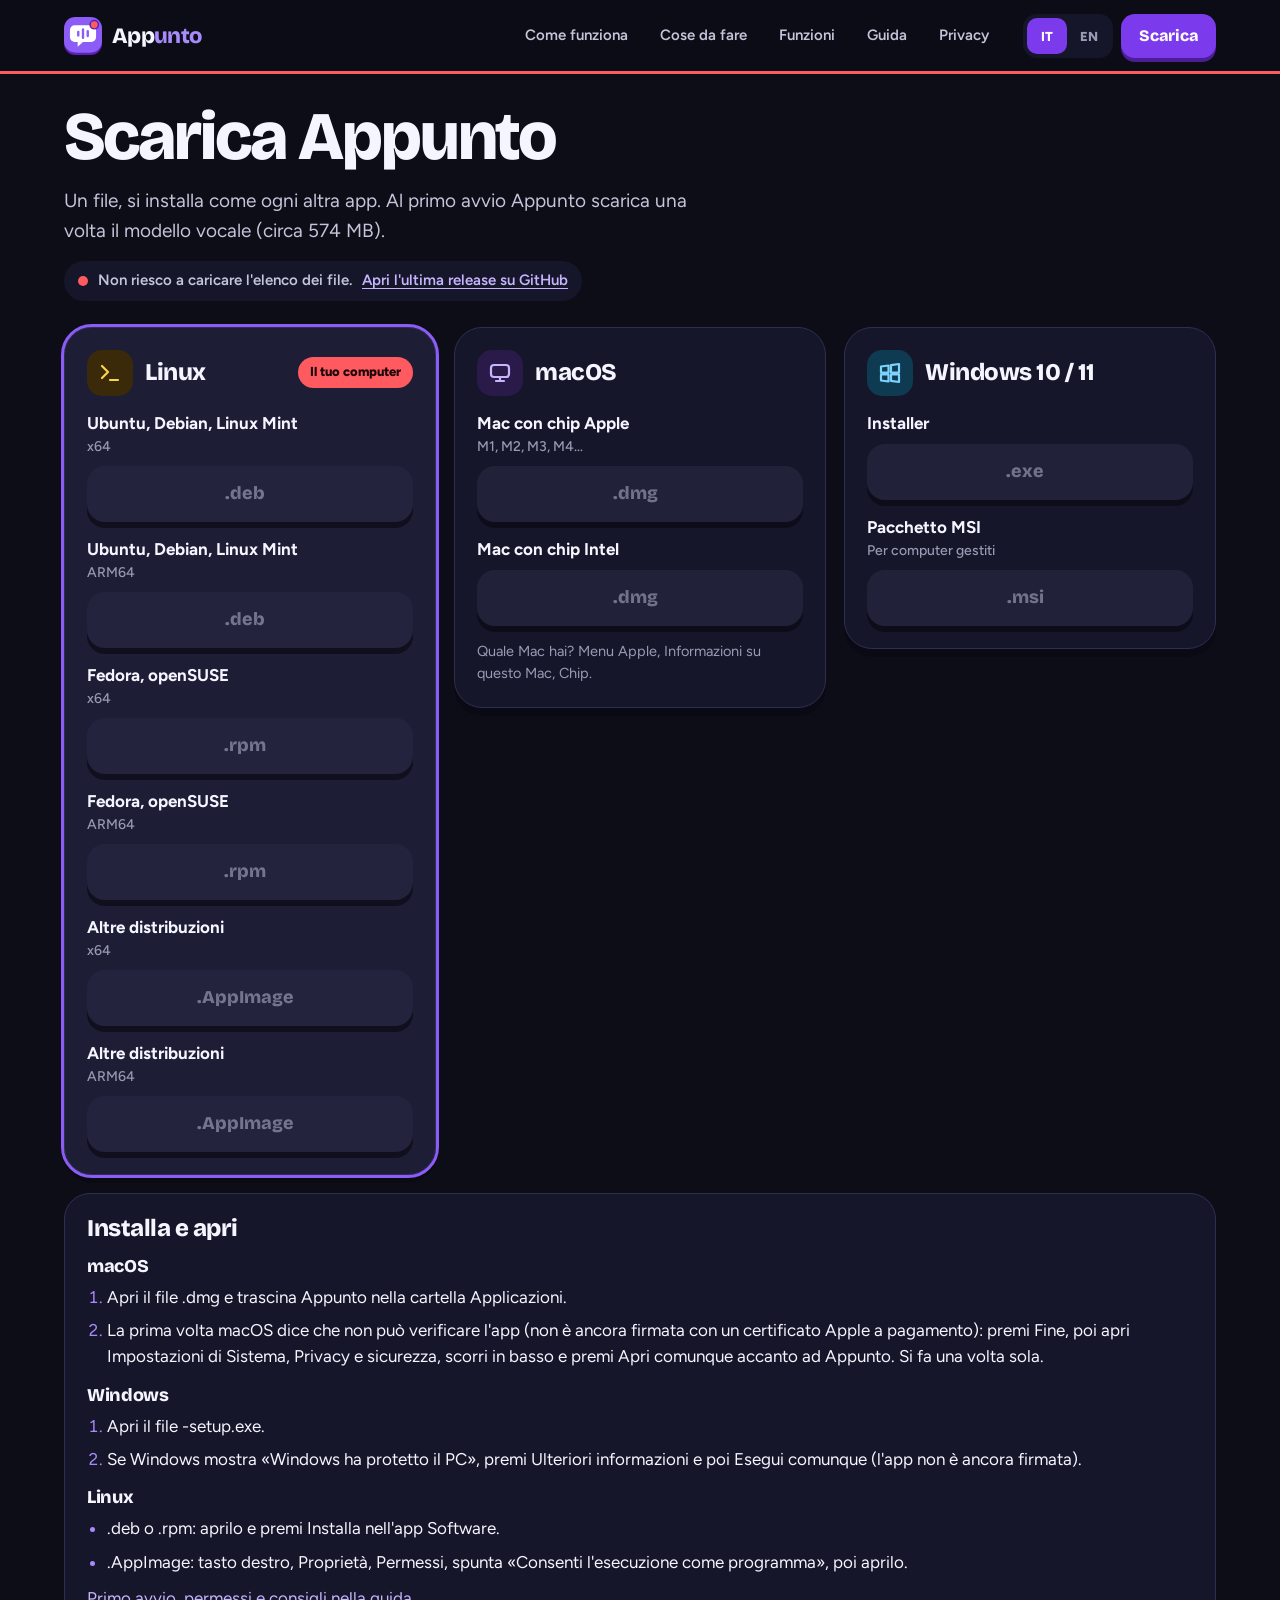
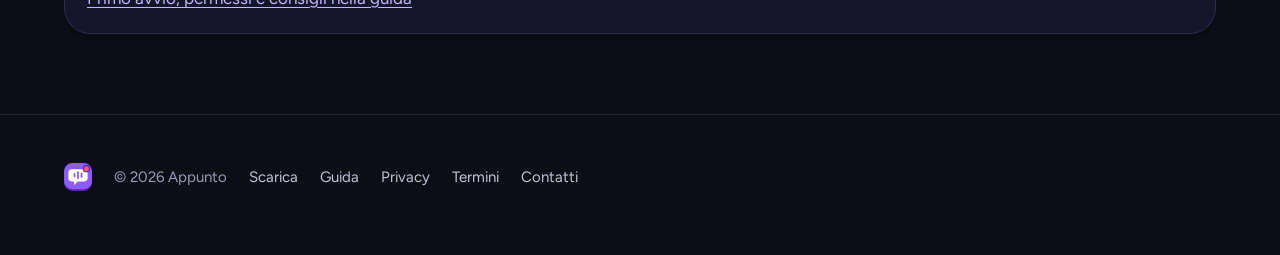
==== commit f50d31aa: "One header, footer and language switch on every page Guide, Privacy and Terms are now in Italian and" ====
--- a/download.html
+++ b/download.html
@@ -37,18 +37,19 @@
     <header class="top">
       <div class="wrap top-in">
         <a class="brand" href="./"><img src="logo.svg" alt="" width="38" height="38" /><span>App<span class="unto">unto</span></span></a>
-        <nav class="links" aria-label="Sito">
-          <a href="./" data-i18n="nav.home">Home</a>
-          <a href="download.html" aria-current="page" data-i18n="nav.download">Scarica</a>
+        <nav class="links" aria-label="Sito" data-i18n-label="nav.label">
+          <a href="./#come-funziona" data-i18n="nav.how">Come funziona</a>
+          <a href="./#cose-da-fare" data-i18n="nav.todos">Cose da fare</a>
+          <a href="./#funzioni" data-i18n="nav.features">Funzioni</a>
           <a href="guide.html" data-i18n="nav.guide">Guida</a>
           <a href="privacy.html" data-i18n="nav.privacy">Privacy</a>
-          <a href="terms.html" data-i18n="nav.terms">Termini</a>
         </nav>
         <div class="top-actions">
           <div class="lang" role="group" aria-label="Lingua" data-i18n-label="lang.label">
             <button type="button" data-lang="it" aria-pressed="true">IT</button>
             <button type="button" data-lang="en" aria-pressed="false">EN</button>
           </div>
+          <a class="btn btn-primary btn-sm" href="download.html" aria-current="page" data-i18n="cta.download">Scarica</a>
         </div>
       </div>
       <div class="progress" aria-hidden="true"></div>
@@ -128,9 +129,10 @@
       <div class="wrap">
         <img src="logo.svg" alt="" width="28" height="28" />
         <span>© 2026 Appunto</span>
+        <a href="download.html" aria-current="page" data-i18n="nav.download">Scarica</a>
+        <a href="guide.html" data-i18n="nav.guide">Guida</a>
         <a href="privacy.html" data-i18n="nav.privacy">Privacy</a>
         <a href="terms.html" data-i18n="nav.terms">Termini</a>
-        <a href="guide.html" data-i18n="nav.guide">Guida</a>
         <a href="mailto:bydamiano07@gmail.com" data-i18n="foot.contact">Contatti</a>
       </div>
     </footer>
--- a/style.css
+++ b/style.css
@@ -150,9 +150,9 @@
 .hero-meta { margin-top: 28px; color: var(--text-muted); font-size: 15px; font-weight: 600; }
 .hero-art { position: relative; min-height: 480px; display: flex; align-items: center; justify-content: center; }
 @media (min-width: 1000px) {
-  .hero { padding-block: 72px 96px; }
+  .hero { padding-block: 40px 64px; }
   .hero-grid { grid-template-columns: minmax(0, 1.05fr) minmax(0, 1fr); }
-  .hero-art { min-height: 520px; }
+  .hero-art { min-height: 480px; }
 }
 
 .window { position: relative; width: 100%; max-width: 500px; margin: 0; border-radius: 28px; background: var(--card); border: 1px solid var(--border); box-shadow: 0 10px 0 var(--shade), 0 40px 80px rgb(0 0 0 / 0.55); overflow: hidden; transform: rotate(2deg); }
@@ -222,15 +222,15 @@
 .split { display: grid; gap: 48px; align-items: center; }
 @media (min-width: 960px) { .split { grid-template-columns: minmax(0, 1fr) minmax(0, 1.05fr); gap: 64px; } }
 .sec-sub.strong { color: var(--text); font-weight: 700; }
-.board { position: relative; padding: 28px; border-radius: 32px; background: var(--card); border: 2px solid var(--border); box-shadow: 0 10px 0 var(--shade), 0 30px 60px rgb(0 0 0 / 0.4); overflow: hidden; }
-.board-head { display: flex; flex-wrap: wrap; align-items: center; justify-content: space-between; gap: 16px; margin-bottom: 16px; }
+.board { position: relative; padding: 22px 24px; border-radius: 32px; background: var(--card); border: 2px solid var(--border); box-shadow: 0 10px 0 var(--shade), 0 30px 60px rgb(0 0 0 / 0.4); overflow: hidden; }
+.board-head { display: flex; flex-wrap: wrap; align-items: center; justify-content: space-between; gap: 16px; margin-bottom: 12px; }
 .board-title { font: 800 22px/1.2 var(--display); }
 .board-rank { margin-top: 4px; color: var(--text-muted); font-size: 14px; font-weight: 600; }
 .xp { padding: 8px 14px; border-radius: 12px; background: var(--chip-grape); font: 700 15px/1 var(--mono); }
-.xp-track { height: 20px; margin-bottom: 22px; border-radius: 999px; background: var(--bg); border: 2px solid var(--border); overflow: hidden; }
+.xp-track { height: 20px; margin-bottom: 16px; border-radius: 999px; background: var(--bg); border: 2px solid var(--border); overflow: hidden; }
 .xp-fill { width: 0; height: 100%; border-radius: 999px; background: var(--coral) repeating-linear-gradient(-45deg, rgb(255 255 255 / 0.18) 0 10px, transparent 10px 20px); background-size: 28px 28px; animation: stripes 1s linear infinite; transition: width 500ms var(--bounce); }
 .quests { margin: 0; padding: 0; list-style: none; }
-.quest { width: 100%; display: flex; align-items: center; gap: 16px; min-height: 72px; margin-bottom: 12px; padding: 14px 16px; border-radius: 20px; border: 2px solid var(--border); background: var(--raised); color: var(--text); font: inherit; text-align: left; cursor: pointer; box-shadow: 0 4px 0 var(--shade); transition: transform 150ms ease, box-shadow 150ms ease, border-color 150ms ease, background 200ms ease; }
+.quest { width: 100%; display: flex; align-items: center; gap: 16px; min-height: 60px; margin-bottom: 10px; padding: 10px 14px; border-radius: 20px; border: 2px solid var(--border); background: var(--raised); color: var(--text); font: inherit; text-align: left; cursor: pointer; box-shadow: 0 4px 0 var(--shade); transition: transform 150ms ease, box-shadow 150ms ease, border-color 150ms ease, background 200ms ease; }
 .quest:hover { border-color: var(--grape); transform: translateY(-2px); box-shadow: 0 6px 0 var(--shade); }
 .quest:active { transform: translateY(4px); box-shadow: 0 0 0 var(--shade); }
 .check { flex: none; width: 34px; height: 34px; border-radius: 11px; border: 3px solid var(--border-strong); display: grid; place-items: center; background: var(--bg); color: transparent; }
@@ -243,7 +243,7 @@
 .quest[aria-pressed='true'] .q-title { color: #a7d9b9; text-decoration: line-through; text-decoration-thickness: 2px; }
 .quest[aria-pressed='true'] .check { background: var(--mint); border-color: var(--mint); color: var(--mint-ink); animation: pop 350ms cubic-bezier(.3, 1.8, .5, 1); }
 .quest[aria-pressed='true'] .xp-tag { background: #1e4d33; color: #bbf7d0; }
-.q-hint { margin-top: 8px; text-align: center; color: var(--text-muted); font-size: 15px; font-weight: 600; }
+.q-hint { margin-top: 4px; text-align: center; color: var(--text-muted); font-size: 15px; font-weight: 600; }
 .levelup { position: relative; margin-top: 8px; padding: 24px; border-radius: 22px; background: var(--chip-grape); border: 2px solid var(--grape); text-align: center; overflow: hidden; animation: pop 450ms cubic-bezier(.3, 1.8, .5, 1); }
 .levelup[hidden] { display: none; }
 .levelup h3 { font-size: 30px; }
@@ -315,17 +315,20 @@
 .dl > * { position: relative; z-index: 1; }
 .dl .shape { position: absolute; z-index: 0; }
 .dl .eyebrow { color: #ffd6d7; }
-.tabs { display: grid; gap: 14px; margin-top: 40px; }
+/* Compact enough to fit one laptop screen below the sticky header. */
+.dl .h2 { font-size: clamp(32px, 4vw, 52px); }
+.dl .btn-lg { min-height: 60px; }
+.tabs { display: grid; gap: 14px; margin-top: 28px; }
 @media (min-width: 640px) { .tabs { grid-template-columns: repeat(2, minmax(0, 1fr)); } }
-@media (min-width: 960px) { .dl { padding: 72px 64px; border-radius: 40px; } .tabs { grid-template-columns: repeat(4, minmax(0, 1fr)); } }
-.tab { display: flex; flex-direction: column; align-items: flex-start; gap: 4px; min-height: 84px; padding: 16px 18px; border-radius: 20px; border: 3px solid transparent; background: #5b21b6; color: #fff; font: inherit; text-align: left; cursor: pointer; box-shadow: 0 5px 0 #3b0f85; transition: transform 150ms ease, box-shadow 150ms ease, background 200ms; }
+@media (min-width: 960px) { .dl { padding: 48px 56px; border-radius: 40px; } .tabs { grid-template-columns: repeat(4, minmax(0, 1fr)); } }
+.tab { display: flex; flex-direction: column; align-items: flex-start; gap: 4px; min-height: 72px; padding: 14px 18px; border-radius: 20px; border: 3px solid transparent; background: #5b21b6; color: #fff; font: inherit; text-align: left; cursor: pointer; box-shadow: 0 5px 0 #3b0f85; transition: transform 150ms ease, box-shadow 150ms ease, background 200ms; }
 .tab:hover { transform: translateY(-2px); box-shadow: 0 7px 0 #3b0f85; }
 .tab:active { transform: translateY(5px); box-shadow: 0 0 0 #3b0f85; }
 .tab[aria-pressed='true'] { background: #fff; color: #2a0b5e; border-color: #fff; box-shadow: 0 5px 0 var(--focus); }
 .tab b { font: 800 20px/1.1 var(--display); }
 .tab span { font-size: 14px; font-weight: 600; opacity: 0.85; }
-.dl-hint { margin: 28px 0 32px; max-width: 640px; color: #ede9fe; }
-.dl-note { margin-top: 28px; color: #ede9fe; font-size: 14px; font-weight: 600; }
+.dl-hint { margin: 20px 0 24px; max-width: 640px; color: #ede9fe; }
+.dl-note { margin-top: 20px; color: #ede9fe; font-size: 14px; font-weight: 600; }
 
 /* ------------------------------------------------------------ scroll-driven reveals: content stays visible where unsupported */
 @supports (animation-timeline: view()) {
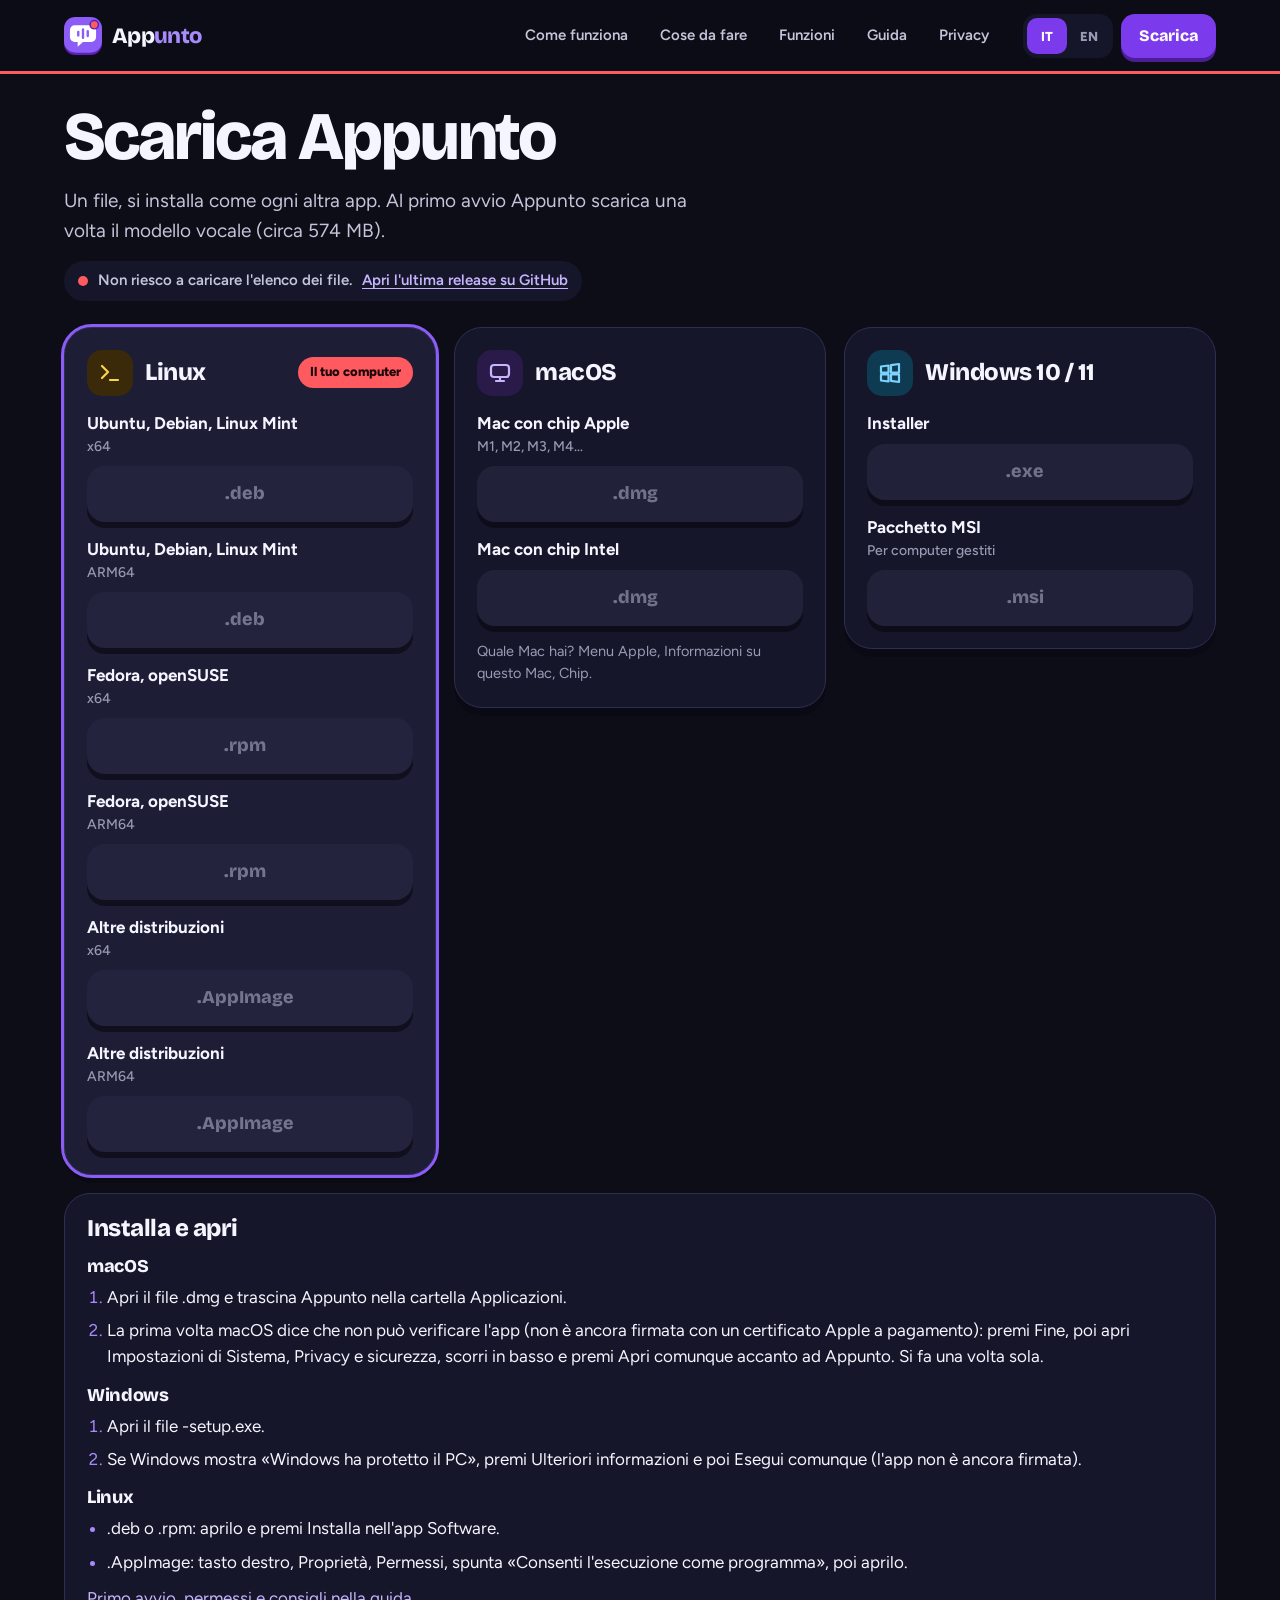
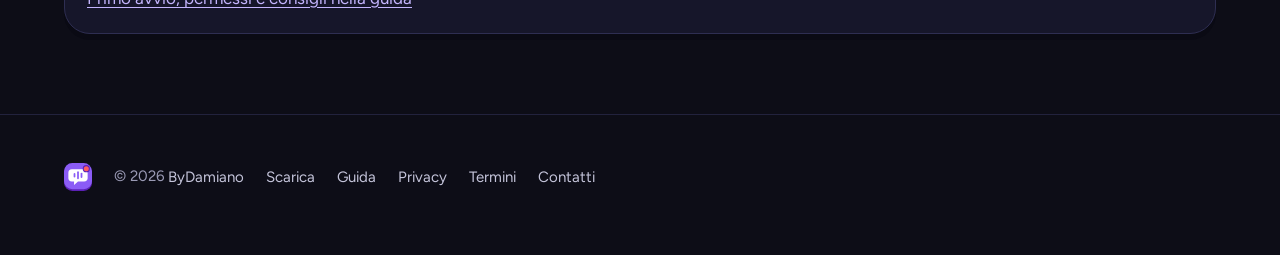
==== commit 83bfb68f: "Footer: © 2026 ByDamiano, linked to bydamiano.me" ====
--- a/download.html
+++ b/download.html
@@ -128,7 +128,7 @@
     <footer>
       <div class="wrap">
         <img src="logo.svg" alt="" width="28" height="28" />
-        <span>© 2026 Appunto</span>
+        <span>© 2026 <a href="https://bydamiano.me">ByDamiano</a></span>
         <a href="download.html" aria-current="page" data-i18n="nav.download">Scarica</a>
         <a href="guide.html" data-i18n="nav.guide">Guida</a>
         <a href="privacy.html" data-i18n="nav.privacy">Privacy</a>
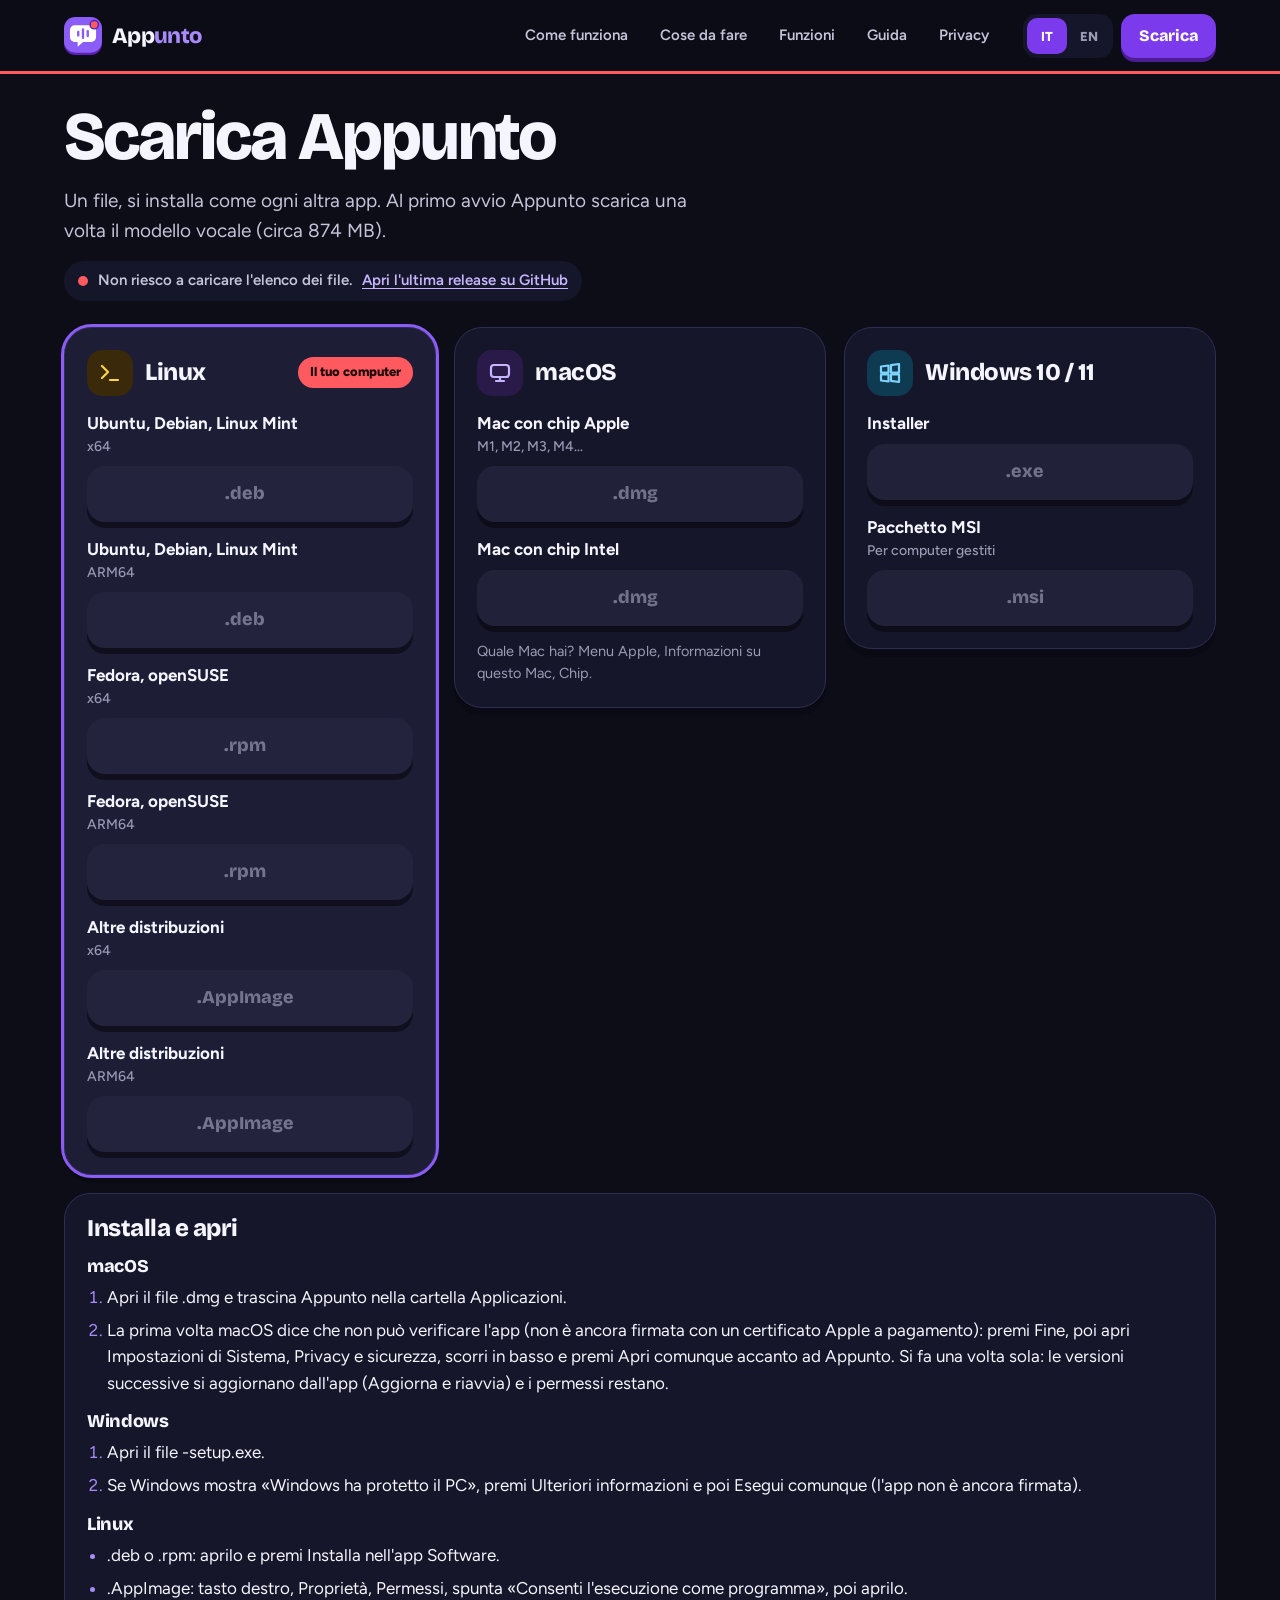
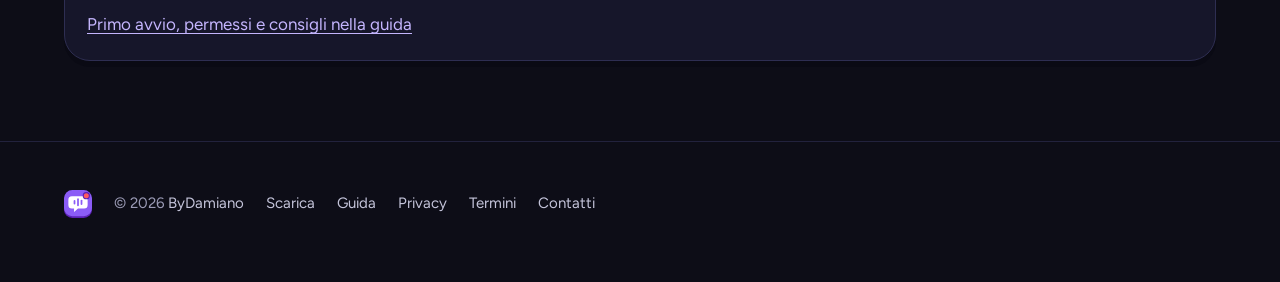
==== commit 02a494b3: "Update the site for Appunto 1.1.0 - Meetings list with month/year filter and delete all replaces the" ====
--- a/download.html
+++ b/download.html
@@ -57,7 +57,7 @@
 
     <main class="wrap page">
       <h1 data-i18n="dl.h">Scarica Appunto</h1>
-      <p class="lead" data-i18n="dl.lead">Un file, si installa come ogni altra app. Al primo avvio Appunto scarica una volta il modello vocale (circa 574 MB).</p>
+      <p class="lead" data-i18n="dl.lead">Un file, si installa come ogni altra app. Al primo avvio Appunto scarica una volta il modello vocale (circa 874 MB).</p>
       <p class="status" role="status" data-release-status>Cerco l'ultima versione…</p>
       <noscript><p class="lead"><a href="https://github.com/bydamiano/appunto-site/releases/latest">GitHub releases</a></p></noscript>
 
@@ -109,7 +109,7 @@
         <h3>macOS</h3>
         <ol>
           <li data-i18n="dl.i.mac.1">Apri il file .dmg e trascina Appunto nella cartella Applicazioni.</li>
-          <li data-i18n="dl.i.mac.2">La prima volta macOS dice che non può verificare l'app (non è ancora firmata con un certificato Apple a pagamento): premi Fine, poi apri Impostazioni di Sistema, Privacy e sicurezza, scorri in basso e premi Apri comunque accanto ad Appunto. Si fa una volta sola.</li>
+          <li data-i18n="dl.i.mac.2">La prima volta macOS dice che non può verificare l'app (non è ancora firmata con un certificato Apple a pagamento): premi Fine, poi apri Impostazioni di Sistema, Privacy e sicurezza, scorri in basso e premi Apri comunque accanto ad Appunto. Si fa una volta sola: le versioni successive si aggiornano dall'app (Aggiorna e riavvia) e i permessi restano.</li>
         </ol>
         <h3>Windows</h3>
         <ol>
